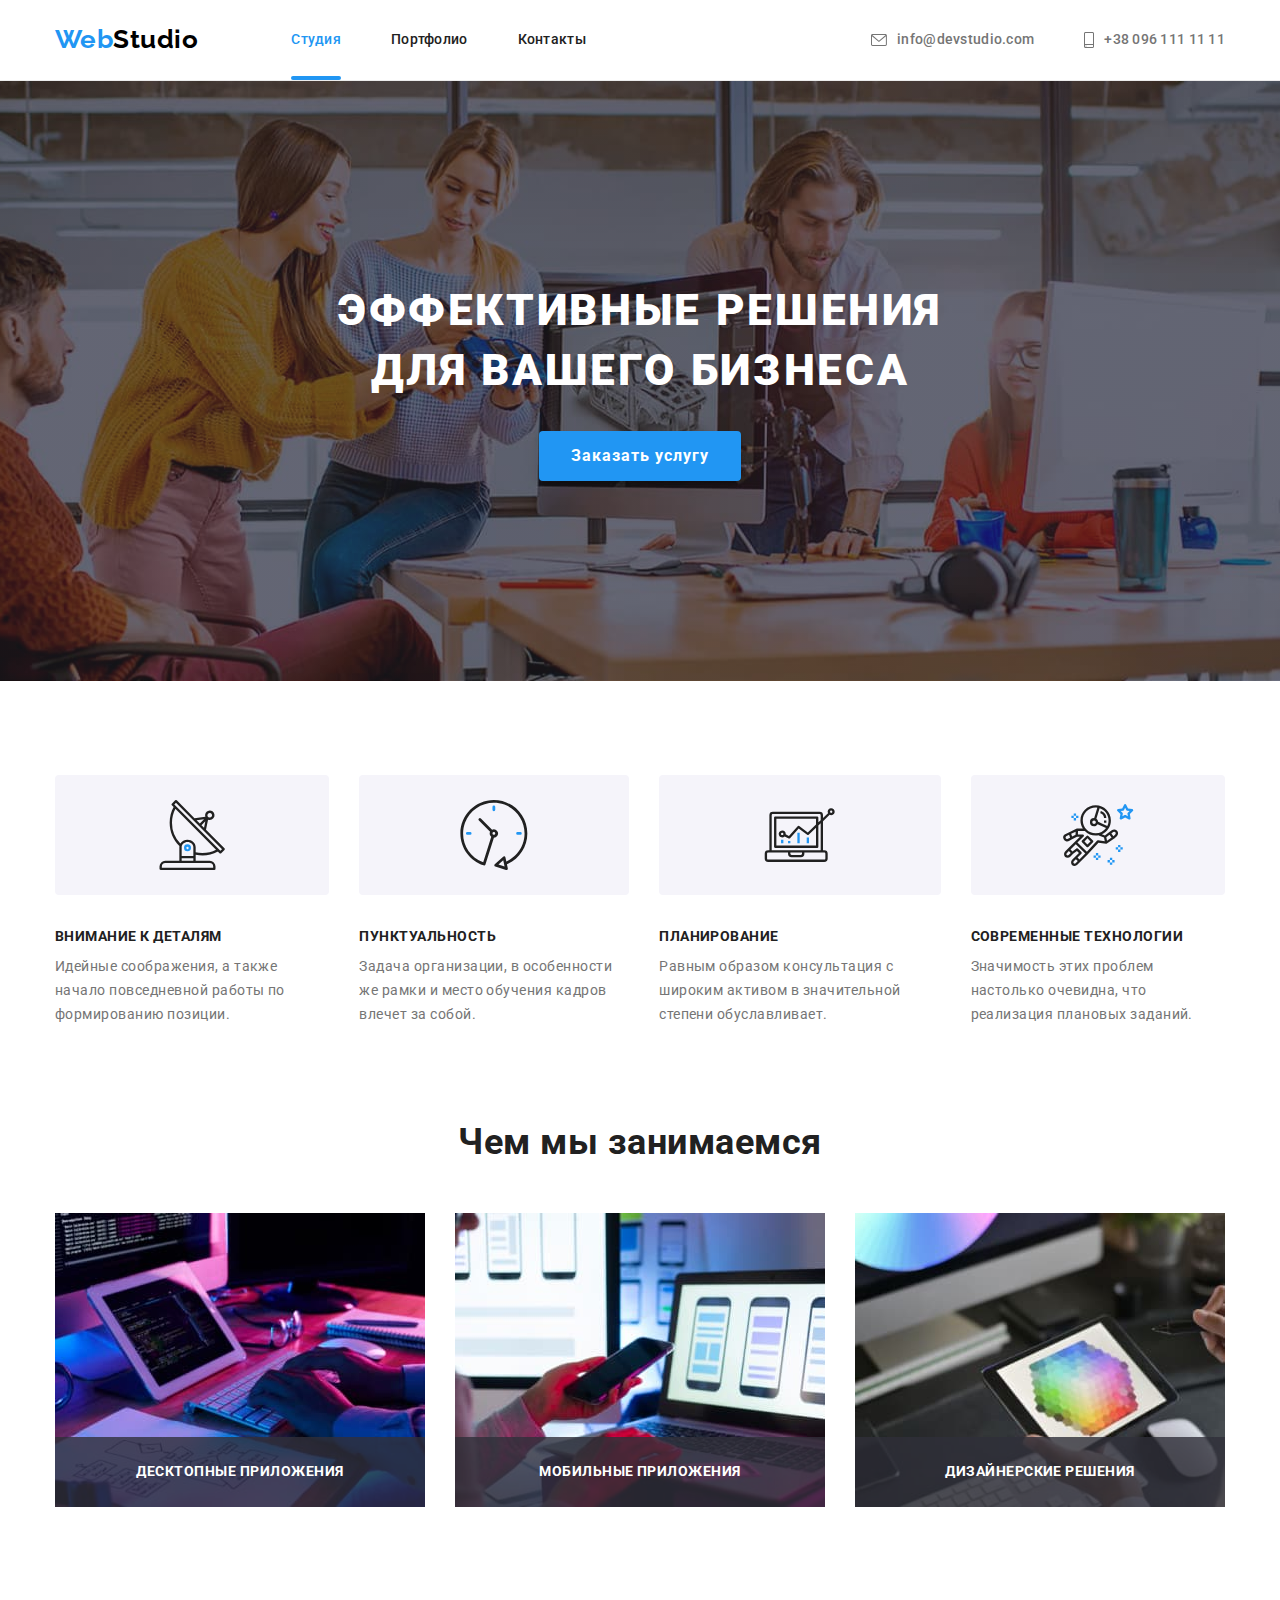
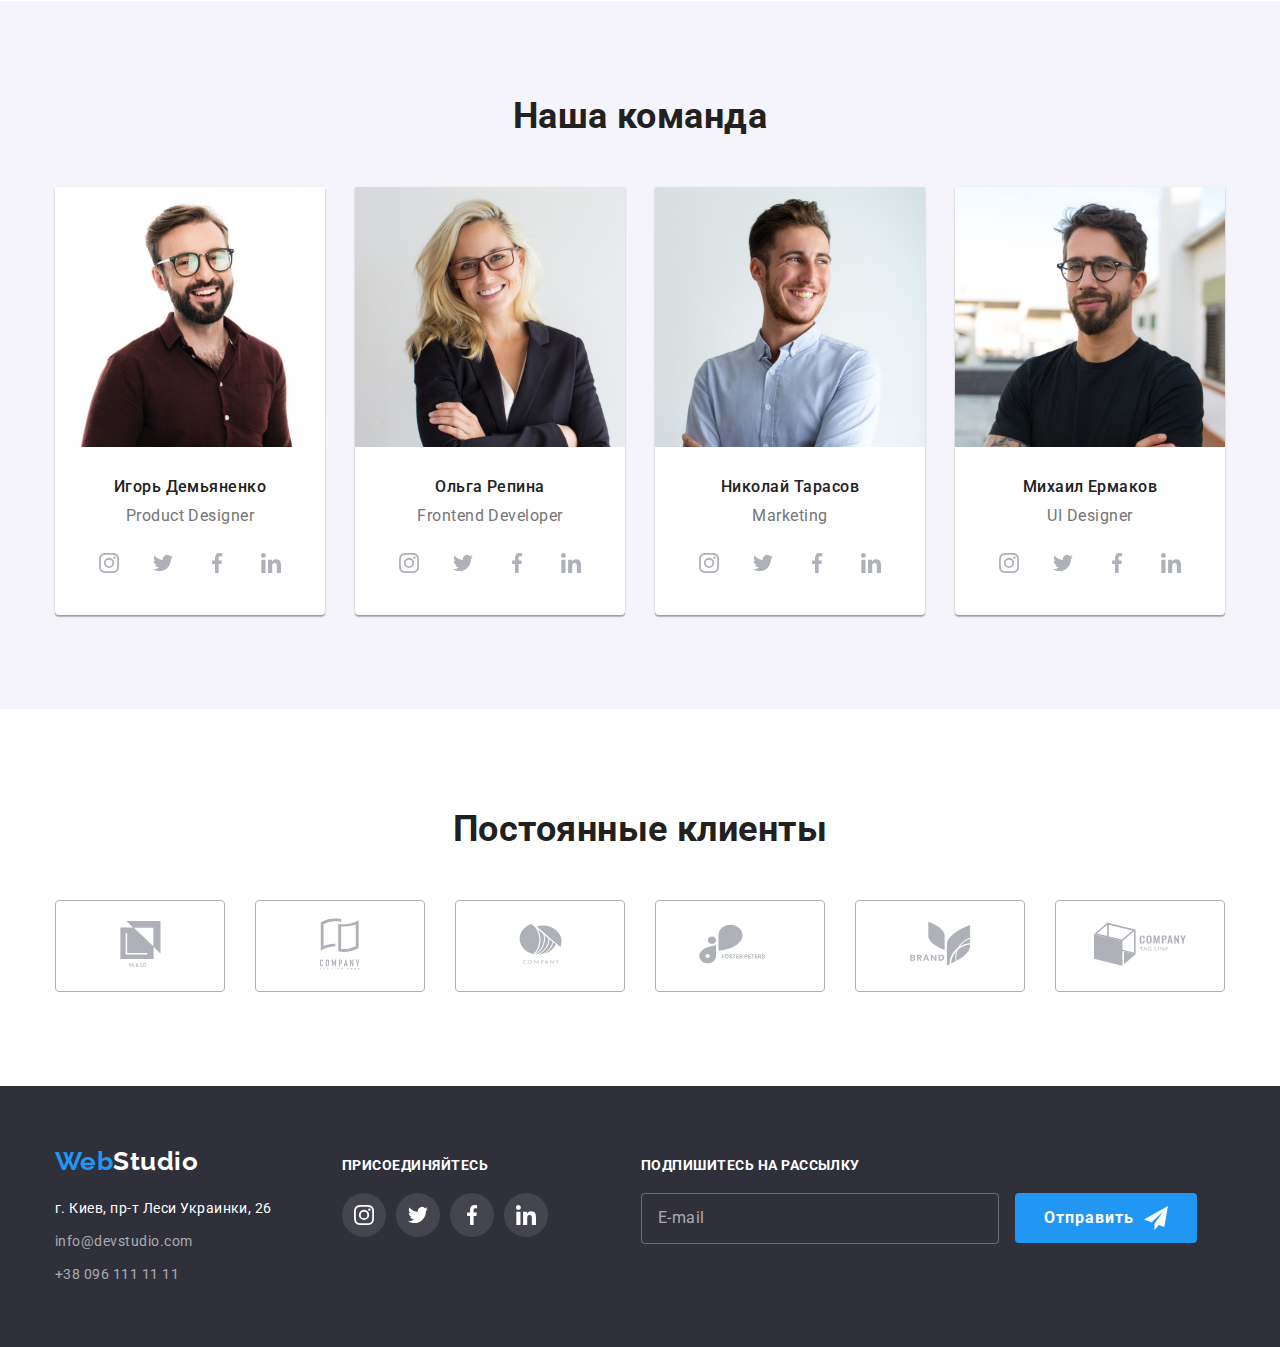
==== index.html @ c0ed9656 "copy dz6" ====
<!DOCTYPE html>
<html lang="ru">
  <head>
    <meta charset="UTF-8" />
    <meta http-equiv="X-UA-Compatible" content="IE=edge" />
    <meta name="viewport" content="width=device-width, initial-scale=1.0" />
    <title>goit-markup-hw-06</title>
    <link
      href="https://fonts.googleapis.com/css2?family=Raleway:wght@700&family=Roboto:wght@400;500;700;900&display=swap"
      rel="stylesheet"
    />
    <link
      rel="stylesheet"
      href="https://cdnjs.cloudflare.com/ajax/libs/modern-normalize/1.0.0/modern-normalize.min.css"
    />
    <link rel="stylesheet" href="./css/styles.css" />
  </head>
  <!-- body -->
  <body>
    <!-- top line  -->
    <header class="header">
      <div class="container">
        <a href="./index.html" class="logo link">
          <span class="logo-text">Web</span>Studio</a
        >
        <nav>
          <ul class="site-nav list">
            <li class="item">
              <a href="./index.html" class="link current">Студия</a>
            </li>
            <li class="item">
              <a href="./portfolio.html" class="link">Портфолио</a>
            </li>
            <li class="item">
              <a href="#contacts" class="link">Контакты</a>
            </li>
          </ul>
        </nav>
        <ul class="contact list">
          <li class="item">
            <a href="mailto:info@devstudio.com" class="webmail link">
              <svg class="icon-contact" width="16px" height="12px">
                <use href="./images/svg/sprite.svg#icon-envelope"></use>
              </svg>
              info@devstudio.com
            </a>
          </li>
          <li class="item">
            <a href="tel:+380961111111" class="phone link">
              <svg class="icon-contact" width="10" height="16">
                <use href="./images/svg/sprite.svg#icon-smartphone"></use>
              </svg>
              +38 096 111 11 11
            </a>
          </li>
        </ul>
      </div>
    </header>
    <!-- main container studio -->
    <main class="main-studio">
      <!-- hero -->
      <section class="hero">
        <div class="container">
          <h1 class="hero-title">
            Эффективные решения <br />
            для вашего бизнеса
          </h1>
          <button type="button" class="button primary" data-modal-open>
            Заказать услугу
          </button>
        </div>
      </section>
      <!-- features -->
      <section class="features section">
        <div class="container">
          <!-- h2 особенности скрыть на css -->
          <h2 class="section-title visually-hidden">особенности</h2>
          <ul class="list">
            <li class="item">
              <svg class="icon-antenna features-icon">
                <use href="./images/svg/sprite.svg#icon-antenna"></use>
              </svg>
              <h3 class="title">Внимание к деталям</h3>
              <p class="text">
                Идейные соображения, а также начало повседневной работы по
                формированию позиции.
              </p>
            </li>
            <li class="item">
              <svg class="icon-clock features-icon">
                <use href="./images/svg/sprite.svg#icon-clock"></use>
              </svg>
              <h3 class="title">Пунктуальность</h3>
              <p class="text">
                Задача организации, в особенности же рамки и место обучения
                кадров влечет за собой.
              </p>
            </li>
            <li class="item">
              <svg class="icon-diagram features-icon">
                <use href="./images/svg/sprite.svg#icon-diagram"></use>
              </svg>
              <h3 class="title">Планирование</h3>
              <p class="text">
                Равным образом консультация с широким активом в значительной
                степени обуславливает.
              </p>
            </li>
            <li class="item">
              <svg class="icon-astronaut features-icon">
                <use href="./images/svg/sprite.svg#icon-astronaut"></use>
              </svg>
              <h3 class="title">Современные технологии</h3>
              <p class="text">
                Значимость этих проблем настолько очевидна, что реализация
                плановых заданий.
              </p>
            </li>
          </ul>
        </div>
      </section>
      <!-- specialty -->
      <section class="specialty section">
        <div class="container">
          <h2 class="section-title">Чем мы занимаемся</h2>
          <ul class="list">
            <li class="item">
              <img
                src="./images/index-img/desktopApplications.jpg"
                alt="software for computers"
                width="370"
                height="294"
              />
              <h3 class="specialty-title">ДЕСКТОПНЫЕ ПРИЛОЖЕНИЯ</h3>
            </li>
            <li class="item">
              <img
                src="./images/index-img/mobileApplications.jpg"
                alt="smartphone software"
                width="370"
                height="294"
              />
              <h3 class="specialty-title">МОБИЛЬНЫЕ ПРИЛОЖЕНИЯ</h3>
            </li>
            <li class="item">
              <img
                src="./images/index-img/designSolutions.jpg"
                alt="tablet software"
                width="370"
                height="294"
              />
              <h3 class="specialty-title">ДИЗАЙНЕРСКИЕ РЕШЕНИЯ</h3>
            </li>
          </ul>
        </div>
      </section>
      <!-- team -->
      <section class="team section">
        <div class="container">
          <h2 class="section-title">Наша команда</h2>
          <ul class="list">
            <li class="team-item item">
              <div class="team-card">
                <img
                  class="team-img"
                  src="./images/index-img/productDesigner.jpg"
                  alt="дизайнер продуктов"
                  width="270"
                  height="260"
                />
                <h3 class="title">Игорь Демьяненко</h3>
                <p class="text">Product Designer</p>
                <ul class="icon-list list">
                  <li class="icon-item item">
                    <a href="#" class="icon-link link">
                      <svg class="icon-instagram icon">
                        <use
                          href="./images/svg/sprite.svg#icon-instagram"
                        ></use>
                      </svg>
                    </a>
                  </li>
                  <li class="icon-item item">
                    <a href="#" class="icon-link link">
                      <svg class="icon-twitter icon">
                        <use href="./images/svg/sprite.svg#icon-twitter"></use>
                      </svg>
                    </a>
                  </li>
                  <li class="icon-item item">
                    <a href="#" class="icon-link link">
                      <svg class="icon-facebook icon">
                        <use href="./images/svg/sprite.svg#icon-facebook"></use>
                      </svg>
                    </a>
                  </li>
                  <li class="icon-item item">
                    <a href="#" class="icon-link link">
                      <svg class="icon-linkedin icon">
                        <use href="./images/svg/sprite.svg#icon-linkedin"></use>
                      </svg>
                    </a>
                  </li>
                </ul>
              </div>
            </li>
            <li class="team-item item">
              <div class="team-card">
                <img
                  class="team-img"
                  src="./images/index-img/frontendDeveloper.jpg"
                  alt="Фронтенд-разработчик"
                  width="270"
                  height="260"
                />
                <h3 class="title">Ольга Репина</h3>
                <p class="text">Frontend Developer</p>
                <ul class="icon-list list">
                  <li class="icon-item item">
                    <a href="#" class="icon-link link">
                      <svg class="icon-instagram icon">
                        <use
                          href="./images/svg/sprite.svg#icon-instagram"
                        ></use>
                      </svg>
                    </a>
                  </li>
                  <li class="icon-item item">
                    <a href="#" class="icon-link link">
                      <svg class="icon-twitter icon">
                        <use href="./images/svg/sprite.svg#icon-twitter"></use>
                      </svg>
                    </a>
                  </li>
                  <li class="icon-item item">
                    <a href="#" class="icon-link link">
                      <svg class="icon-facebook icon">
                        <use href="./images/svg/sprite.svg#icon-facebook"></use>
                      </svg>
                    </a>
                  </li>
                  <li class="icon-item item">
                    <a href="#" class="icon-link link">
                      <svg class="icon-linkedin icon">
                        <use href="./images/svg/sprite.svg#icon-linkedin"></use>
                      </svg>
                    </a>
                  </li>
                </ul>
              </div>
            </li>
            <li class="team-item item">
              <div class="team-card">
                <img
                  class="team-img"
                  src="./images/index-img/marketing.jpg"
                  alt="Маркетинг"
                  width="270"
                  height="260"
                />
                <h3 class="title">Николай Тарасов</h3>
                <p class="text">Marketing</p>
                <ul class="icon-list list">
                  <li class="icon-item item">
                    <a href="#" class="icon-link link">
                      <svg class="icon-instagram icon">
                        <use
                          href="./images/svg/sprite.svg#icon-instagram"
                        ></use>
                      </svg>
                    </a>
                  </li>
                  <li class="icon-item item">
                    <a href="#" class="icon-link link">
                      <svg class="icon-twitter icon">
                        <use href="./images/svg/sprite.svg#icon-twitter"></use>
                      </svg>
                    </a>
                  </li>
                  <li class="icon-item item">
                    <a href="#" class="icon-link link">
                      <svg class="icon-facebook icon">
                        <use href="./images/svg/sprite.svg#icon-facebook"></use>
                      </svg>
                    </a>
                  </li>
                  <li class="icon-item item">
                    <a href="#" class="icon-link link">
                      <svg class="icon-linkedin icon">
                        <use href="./images/svg/sprite.svg#icon-linkedin"></use>
                      </svg>
                    </a>
                  </li>
                </ul>
              </div>
            </li>
            <li class="team-item item">
              <div class="team-card">
                <img
                  class="team-img"
                  src="./images/index-img/uiDesigner.jpg"
                  alt="UI дизайнер"
                  width="270"
                  height="260"
                />
                <h3 class="title">Михаил Ермаков</h3>
                <p class="text">UI Designer</p>
                <ul class="icon-list list">
                  <li class="icon-item item">
                    <a href="#" class="icon-link link">
                      <svg class="icon-instagram icon">
                        <use
                          href="./images/svg/sprite.svg#icon-instagram"
                        ></use>
                      </svg>
                    </a>
                  </li>
                  <li class="icon-item item">
                    <a href="#" class="icon-link link">
                      <svg class="icon-twitter icon">
                        <use href="./images/svg/sprite.svg#icon-twitter"></use>
                      </svg>
                    </a>
                  </li>
                  <li class="icon-item item">
                    <a href="#" class="icon-link link">
                      <svg class="icon-facebook icon">
                        <use href="./images/svg/sprite.svg#icon-facebook"></use>
                      </svg>
                    </a>
                  </li>
                  <li class="icon-item item">
                    <a href="#" class="icon-link link">
                      <svg class="icon-linkedin icon">
                        <use href="./images/svg/sprite.svg#icon-linkedin"></use>
                      </svg>
                    </a>
                  </li>
                </ul>
              </div>
            </li>
          </ul>
        </div>
      </section>
      <!-- clients -->
      <section class="clients section">
        <div class="container">
          <h2 class="section-title">Постоянные клиенты</h2>
          <ul class="clients-list list">
            <li class="clients-item item">
              <a href="#" class="clients-link link">
                <svg class="icon-groupOne icon" width="41px" height="46px">
                  <use href="./images/svg/sprite.svg#icon-groupOne"></use>
                </svg>
              </a>
            </li>
            <li class="clients-item item">
              <a href="#" class="clients-link link">
                <svg class="icon-groupTwo icon" width="40px" height="52px">
                  <use href="./images/svg/sprite.svg#icon-groupTwo"></use>
                </svg>
              </a>
            </li>
            <li class="clients-item item">
              <a href="#" class="clients-link link">
                <svg class="icon-groupThree icon" width="43px" height="41px">
                  <use href="./images/svg/sprite.svg#icon-groupThree"></use>
                </svg>
              </a>
            </li>
            <li class="clients-item item">
              <a href="#" class="clients-link link">
                <svg class="icon-groupFour icon" width="84px" height="40px">
                  <use href="./images/svg/sprite.svg#icon-groupFour"></use>
                </svg>
              </a>
            </li>
            <li class="clients-item item">
              <a href="#" class="clients-link link">
                <svg class="icon-groupFive icon" width="63px" height="45px">
                  <use href="./images/svg/sprite.svg#icon-groupFive"></use>
                </svg>
              </a>
            </li>
            <li class="clients-item item">
              <a href="#" class="clients-link link">
                <svg class="icon-groupSix icon" width="94px" height="44px">
                  <use href="./images/svg/sprite.svg#icon-groupSix"></use>
                </svg>
              </a>
            </li>
          </ul>
        </div>
      </section>
    </main>
    <!-- main footer -->
    <footer class="footer">
      <div id="contacts" class="container">
        <div class="adds-container">
          <a href="./index.html" class="logo link">
            <span class="logo-text">Web</span>Studio</a
          >
          <address class="address">
            <ul class="list">
              <li class="item">
                <a href="#" class="adds link"
                  >г. Киев, пр-т Леси Украинки, 26</a
                >
              </li>
              <li class="item">
                <a href="mailto:info@devstudio.com" class="webmail link"
                  >info@devstudio.com</a
                >
              </li>
              <li class="item">
                <a href="tel:+380961111111" class="phone link"
                  >+38 096 111 11 11</a
                >
              </li>
            </ul>
          </address>
        </div>

        <div class="social-network">
          <h3 class="social-title title">ПРИСОЕДИНЯЙТЕСЬ</h3>
          <ul class="social-list list">
            <li class="social-item item">
              <a href="#" class="social-link link">
                <svg class="icon-instagram icon">
                  <use href="./images/svg/sprite.svg#icon-instagram"></use>
                </svg>
              </a>
            </li>
            <li class="social-item item">
              <a href="#" class="social-link link">
                <svg class="icon-twitter icon">
                  <use href="./images/svg/sprite.svg#icon-twitter"></use>
                </svg>
              </a>
            </li>
            <li class="social-item item">
              <a href="#" class="social-link link">
                <svg class="icon-facebook icon">
                  <use href="./images/svg/sprite.svg#icon-facebook"></use>
                </svg>
              </a>
            </li>
            <li class="social-item item">
              <a href="#" class="social-link link">
                <svg class="icon-linkedin icon">
                  <use href="./images/svg/sprite.svg#icon-linkedin"></use>
                </svg>
              </a>
            </li>
          </ul>
        </div>

        <div class="subscription-container">
          <h3 class="subscription-title title">ПОДПИШИТЕСЬ НА РАССЫЛКУ</h3>
          <form class="subscription-form">
            <label class="subscription-label" for="subscription-email"></label>
            <input
              class="subscription-input input"
              type="email"
              id="subscription-email"
              name="subscription-email"
              placeholder="E-mail"
            />
            <button type="submit" class="button button-subscription primary">
              Отправить
              <svg class="subscription-icon">
                <use href="./images/svg/sprite.svg#icon-subscription"></use>
              </svg>
            </button>
          </form>
        </div>
      </div>
    </footer>
    <!-- modal window  -->
    <div class="backdrop is-hidden" data-modal>
      <div class="modal">
        <!-- кнопка закрытия модалки -->
        <button type="button" class="button-close button" data-modal-close>
          <svg class="icon-close icon" width="11px" height="11px">
            <use href="./images/svg/sprite.svg#icon-close"></use>
          </svg>
        </button>

        <form class="form js-speaker-form" autocomplete="on">
          <h2 class="modal-title title">
            Оставьте свои данные, мы вам перезвоним
          </h2>

          <!-- группа для ввода инфо -->
          <div class="form-fild">
            <label for="user-name" class="form-label label">Имя</label>
            <div class="form-auxiliary">
              <input
                type="text"
                class="form-input input"
                name="user-name"
                id="user-name"
                required
              />
              <svg class="form-icon icon">
                <use href="./images/svg/sprite.svg#icon-personBlack"></use>
              </svg>
            </div>
          </div>

          <div class="form-fild">
            <label for="user-tel" class="form-label label">Телефон </label>
            <div class="form-auxiliary">
              <input
                type="tel"
                class="form-input input"
                name="user-tel"
                id="user-tel"
              />
              <svg class="form-icon icon">
                <use href="./images/svg/sprite.svg#icon-phoneBlack"></use>
              </svg>
            </div>
          </div>

          <div class="form-fild">
            <label for="user-email" class="form-label label">Почта</label>
            <div class="form-auxiliary">
              <input
                type="email"
                class="form-input input"
                name="user-email"
                id="user-email"
              />
              <svg class="form-icon icon">
                <use href="./images/svg/sprite.svg#icon-emailBlack"></use>
              </svg>
            </div>
          </div>

          <div class="form-fild form-textarea">
            <label for="textarea" class="form-label label">Комментарий</label>
            <textarea
              name="comment"
              class="input input-textarea"
              id="textarea"
              placeholder="Введите текст"
            ></textarea>
          </div>

          <!-- чекбокс -->

          <label class="checkbox-label label"
            ><input
              type="checkbox"
              name="conditions"
              class="checkbox-input visually-hidden"
              value="conditions"
              required
            />
            <svg class="checkbox-icon icon">
              <use href="./images/svg/sprite.svg#icon-iconCheck"></use>
            </svg>
            Соглашаюсь с рассылкой и принимаю
            <a class="checkbox-link" href="#">Условия договора</a>
          </label>

          <!-- кнопка отправки модалки -->

          <button type="submit" class="button button-form primary">
            Отправить
          </button>
        </form>
      </div>
    </div>
    <!-- проверка отправки модалки -->
    <script>
      (() => {
        document
          .querySelector('.js-speaker-form')
          .addEventListener('submit', e => {
            e.preventDefault();

            new FormData(e.currentTarget).forEach((value, name) =>
              console.log(`${name}: ${value}`),
            );

            e.currentTarget.reset();
          });
      })();
    </script>
    <!-- подключение модалки -->
    <script src="./js/modal.js"></script>
  </body>
</html>
---- css/styles.css ----
:root {
  --primary-text-color: #757575;
  --title-text-color: #212121;
  --accent-color: #2196f3;
  --accent-color-button: #188ce8;
  --primary-whait-color: #ffffff;
  --primary-black-color: #000000;
  --color-with-transparency: rgba(255, 255, 255, 0.6);
  --color-section-background: #2f303a;
  --color-section-bg: #f5f4fa;
  --color-liane-header: #ececec;
  --color-liane-card: #eeeeee;
  --color-icon: #afb1b8;
  --bg-element-specialty: rgba(47, 48, 58, 0.8);
  --bg-cardHover-portfolio: rgba(33, 150, 243, 0.9);
  --bg-modal: rgba(0, 0, 0, 0.2);
  --hero-gradient: rgba(47, 48, 58, 0.4);
  --bg-social-footer: rgba(255, 255, 255, 0.1);
  --color-icon-modal: rgba(0, 0, 0, 0.1);
  --color-border-subscription: rgba(255, 255, 255, 0.3);
  --color-border-form: rgba(33, 33, 33, 0.2);
  --color-texterea-placeholder: rgba(117, 117, 117, 0.5);

  --primary-card-shadow: 0px 1px 3px rgba(0, 0, 0, 0.12),
    0px 1px 1px rgba(0, 0, 0, 0.14), 0px 2px 1px rgba(0, 0, 0, 0.2);
  --primary-shadow-hover: 0px 4px 4px rgba(0, 0, 0, 0.25);
  --card-shadov-portfolio: 0px 1px 1px rgba(0, 0, 0, 0.12),
    0px 4px 4px rgba(0, 0, 0, 0.06), 1px 4px 6px rgba(0, 0, 0, 0.16);
  --shadov-btn-footer: 0px 4px 4px rgba(0, 0, 0, 0.15);
}
/* геометрия-текст-цвет-оформительные элементы */

/* body */

body {
  font-family: 'Roboto', sans-serif;
  letter-spacing: 0.03em;

  background-color: var(--primary-whait-color);
  color: var(--primary-text-color);
}

/* утилиты */
h1,
h2,
h3,
p,
ul {
  margin: 0;
  padding: 0;
}
img {
  display: block;
  min-width: 100%;
  height: auto;
}
.list {
  list-style: none;
}
.link {
  display: inline-block;
  text-decoration: none;
  color: inherit;
  outline: 0px;
}

.input:focus {
  outline: none;
}

/* container */

.container {
  margin-right: auto;
  margin-left: auto;
  width: 1200px;
  padding: 94px 15px;
}

/* скрывает ненужные файлы */

.visually-hidden {
  position: absolute;
  width: 1px;
  height: 1px;
  margin: -1px;
  border: 0;
  padding: 0;

  white-space: nowrap;
  clip-path: inset(100%);
  clip: rect(0 0 0 0);
  overflow: hidden;
}

/* section title */

.section-title {
  font-size: 36px;
  line-height: 1.17;
  text-align: center;

  color: var(--title-text-color);
}

/* button */

.button {
  display: inline-flex;
  padding: 10px 32px;
  border: 0;

  font-weight: 500;
  font-size: 16px;
  line-height: 1.62;
  align-items: center;

  background-color: var(--primary-whait-color);
  color: var(--title-text-color);
  border-radius: 4px;
  cursor: pointer;
  outline: 0px;
}

.button.primary {
  background-color: var(--accent-color);
  color: var(--primary-whait-color);

  transition: background-color 250ms cubic-bezier(0.4, 0, 0.2, 1),
    color 250ms cubic-bezier(0.4, 0, 0.2, 1);
}
.button.primary:hover,
.button.primary:focus {
  background-color: var(--accent-color-button);
  color: var(--primary-whait-color);
}

.button.secondary {
  padding: 6px 22px;
  background-color: var(--color-section-bg);

  transition: background-color 250ms cubic-bezier(0.4, 0, 0.2, 1),
    color 250ms cubic-bezier(0.4, 0, 0.2, 1),
    box-shadow 250ms cubic-bezier(0.4, 0, 0.2, 1);
}
.button.secondary:hover,
.button.secondary:focus {
  background-color: var(--accent-color);
  color: var(--primary-whait-color);

  box-shadow: var(--primary-shadow-hover);
}

/* header */

.header {
  border-bottom: 1px solid var(--color-liane-header);
}

.header .container {
  display: flex;
  padding-top: 0;
  padding-bottom: 0;
  align-items: center;
}

/* header logo */

.logo {
  font-family: 'Raleway', sans-serif;
  font-weight: 700;
  font-size: 26px;
  line-height: 1.2;

  color: var(--primary-black-color);
}

.logo-text {
  color: var(--accent-color);
}

/* header  site-nav */

.site-nav {
  display: flex;
  margin-left: 93px;
}

.site-nav .item + .item {
  margin-left: 50px;
}

.site-nav .link {
  position: relative;
  display: block;
  padding-top: 32px;
  padding-bottom: 32px;

  font-weight: 500;
  font-size: 14px;
  line-height: 1.14;
  letter-spacing: 0.02em;

  color: var(--title-text-color);

  transition: color 250ms cubic-bezier(0.4, 0, 0.2, 1);
}

.site-nav .link:hover,
.site-nav .link:focus {
  color: var(--accent-color);
}

.site-nav .link.current {
  color: var(--accent-color);
}

.site-nav .link.current::after {
  content: '';
  display: block;
  position: absolute;
  bottom: 0;
  left: 0;
  width: 100%;
  height: 4px;
  border-radius: 2px;
  background-color: var(--accent-color);
}

/* header contact */

.contact {
  display: flex;
  margin-left: auto;
}

.contact > .item + .item {
  margin-left: 50px;
}

.contact .link {
  display: flex;
  align-items: center;

  font-weight: 500;
  font-size: 14px;
  line-height: 1.14;
  letter-spacing: 0.02em;

  color: var(--primary-text-color);

  transition: color 250ms cubic-bezier(0.4, 0, 0.2, 1);
}

.contact .link:hover,
.contact .link:focus {
  color: var(--accent-color);
}

.icon-contact {
  fill: currentColor;
  margin-right: 10px;

  transition: fill 250ms cubic-bezier(0.4, 0, 0.2, 1);
}

.icon-contact:hover,
.icon-contact:focus {
  fill: var(--accent-color);
}

/* index.html - css */

/* main container studio */

/* studio hero */

.hero {
  max-width: 1600px;
  margin-left: auto;
  margin-right: auto;
  align-items: center;

  background-color: var(--color-section-background);
  background-image: linear-gradient(
      to right,
      var(--hero-gradient),
      var(--hero-gradient)
    ),
    url(../images/index-img/backgroundHero.jpg);
  background-position: center;
}

.hero .container {
  padding-top: 200px;
  padding-bottom: 200px;

  text-align: center;
}

.hero-title {
  margin-bottom: 30px;
  font-weight: 900;

  font-size: 44px;
  line-height: 1.36;
  letter-spacing: 0.06em;
  text-transform: uppercase;

  color: var(--primary-whait-color);
}

.hero .button {
  font-weight: 700;
  font-size: 16px;
  line-height: 1.87;
  letter-spacing: 0.06em;
  align-items: center;
  box-shadow: var(--primary-shadow-hover);
}

/* studio features */

.features .list {
  display: flex;
}

.features .item + .item {
  margin-left: 30px;
}

.features .title {
  margin-bottom: 10px;
  font-size: 14px;
  line-height: 1.14;

  text-transform: uppercase;

  color: var(--title-text-color);
}

.features .text {
  font-size: 14px;
  line-height: 1.71;
}

.features-icon {
  width: 100%;
  height: 120px;
  padding-top: 25px;
  padding-bottom: 25px;
  margin-bottom: 30px;
  border-radius: 4px;
  background-color: var(--color-section-bg);
}

/* studio specialty */

.specialty .list {
  position: relative;
  display: flex;
}

.specialty .item + .item {
  margin-left: 30px;
}

.specialty .container {
  padding-top: 0;
  text-align: center;
}
.specialty .section-title {
  margin-bottom: 50px;
}

.specialty-title {
  position: absolute;
  bottom: 0px;
  padding-top: 27px;
  padding-bottom: 27px;
  min-width: 370px;

  font-size: 14px;
  line-height: 1.14;
  color: var(--primary-whait-color);
  background-color: var(--bg-element-specialty);
}

/* studio team */

.team {
  background-color: var(--color-section-bg);
}

.team .list {
  display: flex;
}

.team-item + .item {
  margin-left: 30px;
}

.team .section-title {
  margin-bottom: 50px;
}

.team-card {
  margin-left: auto;
  margin-right: auto;
  padding-bottom: 30px;

  text-align: center;
  background-color: var(--primary-whait-color);
  box-shadow: var(--primary-card-shadow);
  border-radius: 0px 0px 4px 4px;
}

.team-img {
  margin-bottom: 30px;
}

.team .title {
  margin-bottom: 10px;

  font-weight: 500;
  font-size: 16px;
  line-height: 1.19;

  color: var(--title-text-color);
}

.team .text {
  font-size: 16px;
  line-height: 1.19;
  margin-bottom: 16px;
}

/* team icon */

.team .icon-item {
  width: 44px;
  height: 44px;
  padding: 12px;
  justify-content: center;
  border-radius: 50%;

  background-color: var(--primary-whait-color);

  transition: background-color 250ms cubic-bezier(0.4, 0, 0.2, 1),
    color 250ms cubic-bezier(0.4, 0, 0.2, 1);
}

.team .icon-list {
  justify-content: center;
  color: var(--color-icon);
}

.team .icon {
  width: 20px;
  height: 20px;
  fill: currentColor;
}
.team .icon-item + .icon-item {
  margin-left: 10px;
}

.team .icon-item:hover,
.team .icon-item:focus {
  background-color: var(--accent-color);
  color: var(--primary-whait-color);
}

/* clients */

.clients .container {
  padding-top: 99px;
}

.clients .section-title {
  margin-bottom: 50px;
}
.clients-list {
  display: flex;
}

.clients-item {
  display: flex;
  justify-content: center;
  align-items: center;

  width: 170px;
  height: 92px;
  border: 1px solid var(--color-icon);
  border-radius: 4px;

  color: var(--color-icon);

  transition: color 250ms cubic-bezier(0.4, 0, 0.2, 1),
    border 250ms cubic-bezier(0.4, 0, 0.2, 1);
}

.clients-item + .item {
  margin-left: 30px;
}

.clients .icon {
  fill: currentColor;
}
.clients-item:hover,
.clients-item:focus {
  color: var(--accent-color);
  border: 1px solid var(--accent-color);
}

/* footer */

.footer {
  background-color: var(--color-section-background);
}

.footer .container {
  display: flex;
  align-items: baseline;
  padding-top: 60px;
  padding-bottom: 60px;
}

.footer .link {
  color: var(--primary-whait-color);
}

.footer .logo {
  margin-bottom: 20px;
}

.address {
  font-style: normal;
  font-size: 14px;
  line-height: 1.71;
}
.footer .adds {
  margin-bottom: 9px;
}
.footer .webmail {
  margin-bottom: 9px;
}

.footer .webmail,
.footer .phone {
  color: var(--color-with-transparency);
}

.address .link {
  transition: color 250ms cubic-bezier(0.4, 0, 0.2, 1);
}

.address .link:hover,
.address .link:focus {
  color: var(--accent-color);
}

/* social network */

.social-network {
  margin-left: 70px;
}

.social-title {
  margin-bottom: 20px;

  font-size: 14px;
  line-height: 1.17;
  color: var(--primary-whait-color);
}

.social-item {
  width: 44px;
  height: 44px;
  padding: 12px;
  justify-content: center;
  border-radius: 50%;

  background-color: var(--bg-social-footer);

  transition: background-color 250ms cubic-bezier(0.4, 0, 0.2, 1);
}

.social-item + .item {
  margin-left: 10px;
}

.social-list {
  display: flex;

  color: var(--color-icon);
}

.social-network .icon {
  width: 20px;
  height: 20px;
  fill: currentColor;
}

.social-item:hover,
.social-item:focus {
  background-color: var(--accent-color);
}

/* subscription */
.subscription-container {
  margin-left: 93px;
}

.subscription-title {
  margin-bottom: 20px;

  font-size: 14px;
  line-height: 1.17;
  color: var(--primary-whait-color);
}
.subscription-input {
  width: 358px;
  padding: 15px 16px;

  background-color: inherit;
  color: var(--primary-whait-color);
  border: 1px solid var(--color-border-subscription);
  border-radius: 4px;

  transition: filter 250ms cubic-bezier(0.4, 0, 0.2, 1);
}
.subscription-input:hover,
.subscription-input:focus {
  filter: drop-shadow(var(--shadov-btn-footer));
}

.subscription-input::placeholder {
  font-size: 16px;
  line-height: 1.25;

  letter-spacing: 0.03em;

  color: var(--color-with-transparency);
}
.button-subscription {
  padding: 10px 29px;
  margin-left: 12px;

  font-weight: 700;
  font-size: 16px;
  line-height: 1.87;
  letter-spacing: 0.06em;
  fill: currentColor;

  transition: box-shadow 250ms cubic-bezier(0.4, 0, 0.2, 1);
}

.button-subscription:hover,
.button-subscription:focus {
  box-shadow: var(--shadov-btn-footer);
}
.button .subscription-icon {
  width: 24px;
  height: 24px;
  margin-left: 10px;
}

/* portfolio.html - css */

/* main container portfolio */

/* filtet */

.filtet {
  margin-bottom: 34px;
  text-align: center;
}

.filtet .button {
  min-width: 73px;
}

.filtet.list {
  display: flex;
  justify-content: center;
}

.filtet .item + .item {
  margin-left: 8px;
}

/* main portfolio */

.portfolio.list {
  display: flex;
  flex-wrap: wrap;
}

.portfolio .item {
  margin-right: 30px;
  margin-bottom: 30px;
  flex-basis: calc((100% - 60px) / 3);

  transition: box-shadow 250ms cubic-bezier(0.4, 0, 0.2, 1);
}

.portfolio .item:hover,
.portfolio .item:focus {
  box-shadow: var(--card-shadov-portfolio);
}

.portfolio .item:nth-child(3n) {
  margin-right: 0;
}
.portfolio .item:nth-last-child(-n + 3) {
  margin-bottom: 0;
}

/* card */

.card-content {
  padding: 20px 24px;
  border-right: 1px solid var(--color-liane-card);
  border-bottom: 1px solid var(--color-liane-card);
  border-left: 1px solid var(--color-liane-card);
}

.portfolio-card .title {
  margin-bottom: 4px;

  font-size: 18px;
  line-height: 2;
  letter-spacing: 0.06em;

  color: var(--title-text-color);
}

.portfolio-card .text {
  font-size: 16px;
  line-height: 1.87;
}

/* description card */

.card-thumb {
  position: relative;
  overflow: hidden;
}

.overlay-card {
  position: absolute;
  top: 0;
  left: 0;
  width: 100%;
  height: 100%;

  background-color: var(--bg-cardHover-portfolio);

  transform: translateY(100%);
  overflow: auto;
  transition: transform 250ms cubic-bezier(0.4, 0, 0.2, 1);
}

.text-description {
  position: absolute;
  top: 50%;
  left: 50%;
  min-width: 322px;
  height: 100%;
  padding: 63px 24px;
  transform: translate(-50%, -50%);

  font-size: 18px;
  line-height: 1.56;
  color: var(--primary-whait-color);

  opacity: 0;
  transition: opacity 250ms cubic-bezier(0.4, 0, 0.2, 1);
}

.portfolio-card:hover .overlay-card,
.portfolio-card:focus .overlay-card {
  transform: translateY(0);
}

.portfolio-card:hover .text-description,
.portfolio-card:focus .text-description {
  opacity: 1;
}

/* modal window  */
.backdrop {
  position: fixed;
  top: 0;
  left: 0;
  width: 100%;
  height: 100%;

  background-color: var(--bg-modal);

  opacity: 1;
  transition: opacity 250ms cubic-bezier(0.4, 0, 0.2, 1);
}

.is-hidden {
  pointer-events: none;
  opacity: 0;
}

.is-hidden .modal {
  transform: translate(-50%, -50%) scale(0.8);
}

.modal {
  position: absolute;
  top: 50%;
  left: 50%;
  border-radius: 4px;
  width: 528px;
  min-height: 581px;
  transform: translate(-50%, -50%) scale(1);

  background-color: var(--primary-whait-color);
  box-shadow: var(--primary-card-shadow);
  transition: transform 250ms cubic-bezier(0.4, 0, 0.2, 1);
}

.button-close {
  position: absolute;
  top: 8px;
  right: 8px;
  width: 30px;
  height: 30px;
  padding: 0;
  justify-content: center;
  border-radius: 50%;

  color: var(--primary-black-color);
  border: 1px solid var(--color-icon-modal);

  transition: fill 250ms cubic-bezier(0.4, 0, 0.2, 1);
}

.button-close:hover,
.button-close:focus {
  fill: var(--accent-color);
}

/* modal form */

.form {
  width: 448px;

  margin: 40px auto;

  font-size: 12px;
  line-height: 1.17;
  letter-spacing: 0.01em;
}

.modal-title {
  margin-bottom: 12px;

  font-size: 20px;
  line-height: 1.15;
  text-align: center;

  color: var(--title-text-color);
}

.form-fild {
  display: flex;
  flex-direction: column;
  margin-bottom: 10px;
}

.form .input {
  width: 100%;
  height: 40px;
  padding: 12px 12px 12px 42px;

  border: 1px solid var(--color-border-form);
  border-radius: 4px;

  transition: border 250ms cubic-bezier(0.4, 0, 0.2, 1);
}
.form .input:hover,
.form .input:focus {
  border: 1px solid var(--accent-color);
}
.form-label {
  margin-bottom: 4px;
}
/* modal icon */
.form-auxiliary {
  position: relative;
}

.form .form-icon {
  position: absolute;
  top: 50%;
  left: 12px;
  width: 18px;
  height: 18px;

  transform: translateY(-50%);

  transition: fill 250ms cubic-bezier(0.4, 0, 0.2, 1);
}
.form-input:hover + .form-icon,
.form-input:focus + .form-icon {
  fill: var(--accent-color);
}

/* textarea */

.form-textarea {
  margin-bottom: 20px;
}
.form .input-textarea {
  height: 120px;
  padding: 12px 16px;
  resize: none;
}
.form .input-textarea::placeholder {
  color: var(--color-texterea-placeholder);
}

/* checkbox */

.checkbox-label {
  display: flex;
  align-items: center;
  justify-content: space-evenly;
  min-height: 24px;

  margin-bottom: 30px;

  font-size: 14px;
  line-height: 1.71px;
  letter-spacing: 0.03em;
}

.checkbox-icon {
  width: 15px;
  height: 15px;
  border: 1px solid var(--title-text-color);
  border-radius: 2px;
  fill: var(--primary-whait-color);
}

.checkbox-input:checked + .checkbox-icon {
  background-color: var(--accent-color);
  border: none;
  border-radius: 2px;
}

.checkbox-link {
  color: var(--accent-color);
}

/* form button */
.form .button-form {
  display: block;
  margin: auto;
  padding: 10px 55px;

  font-size: 16px;
  line-height: 1.87;
  letter-spacing: 0.06em;
}
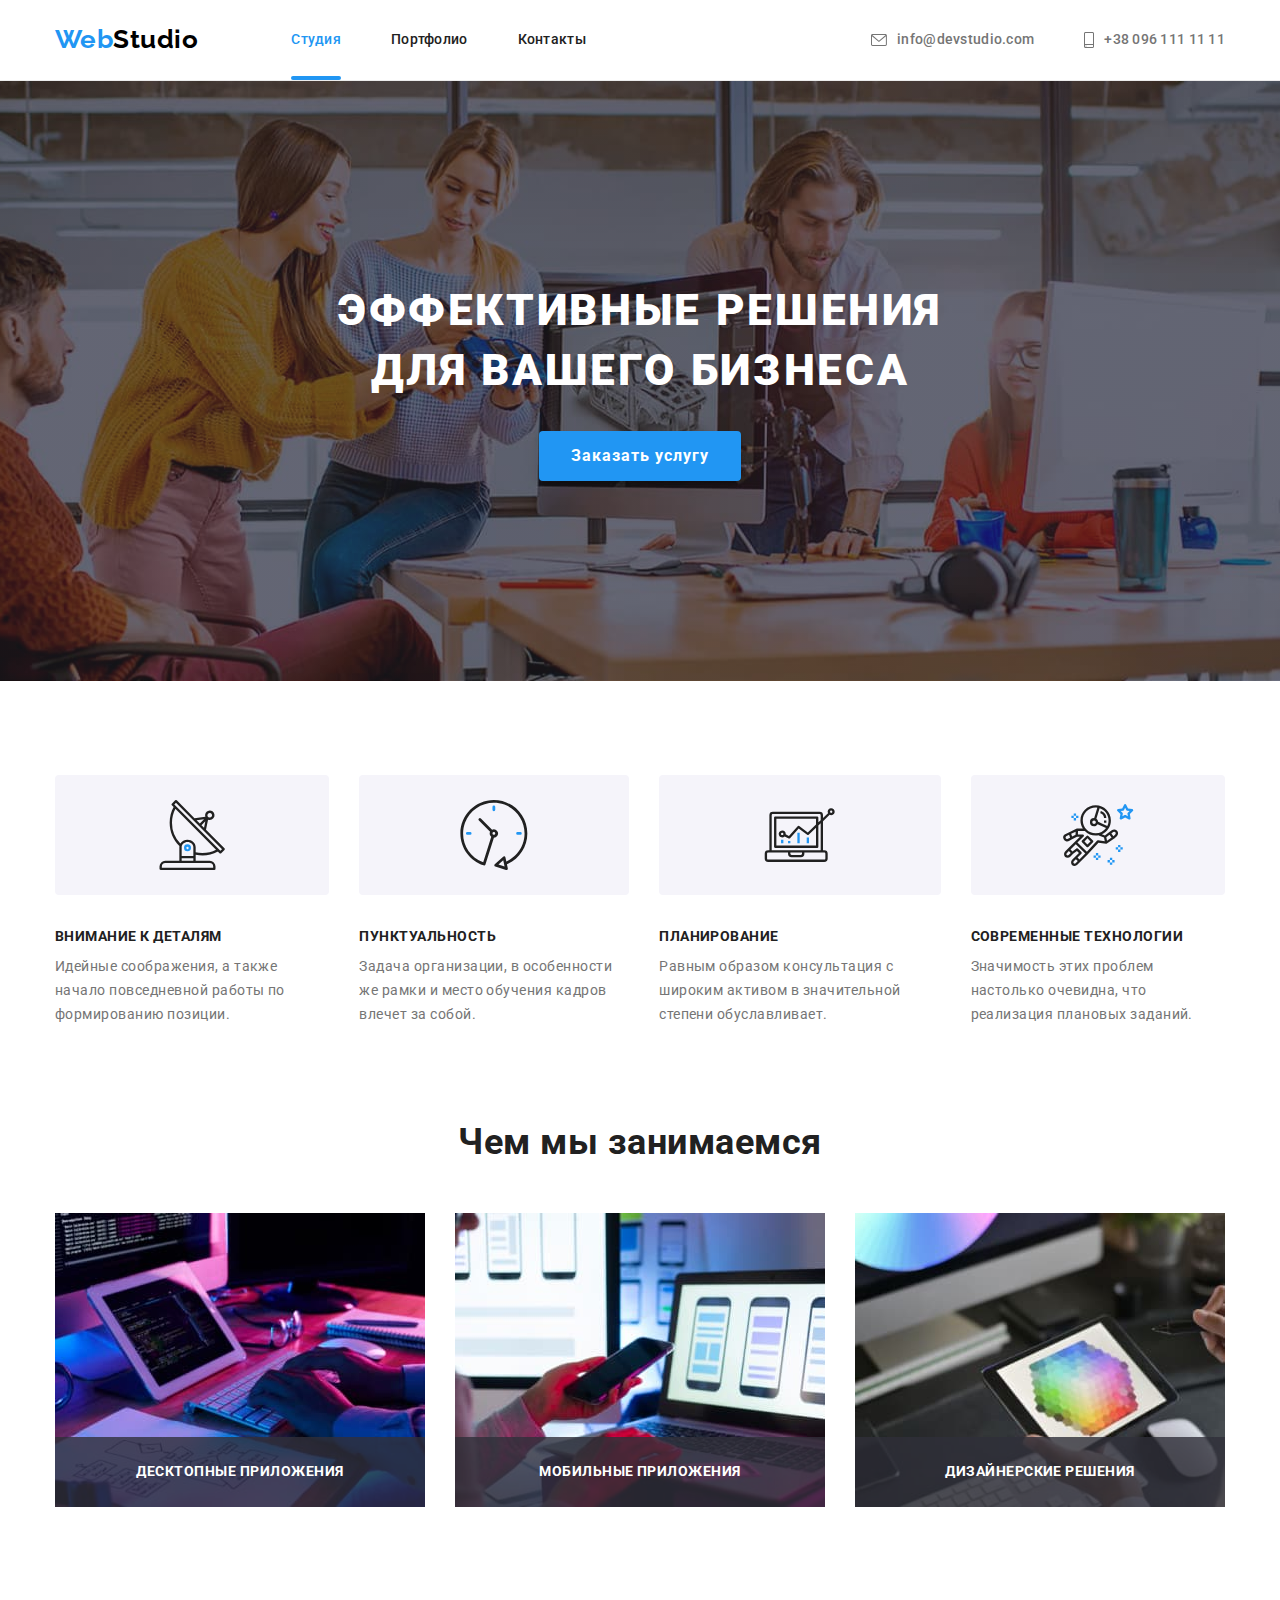
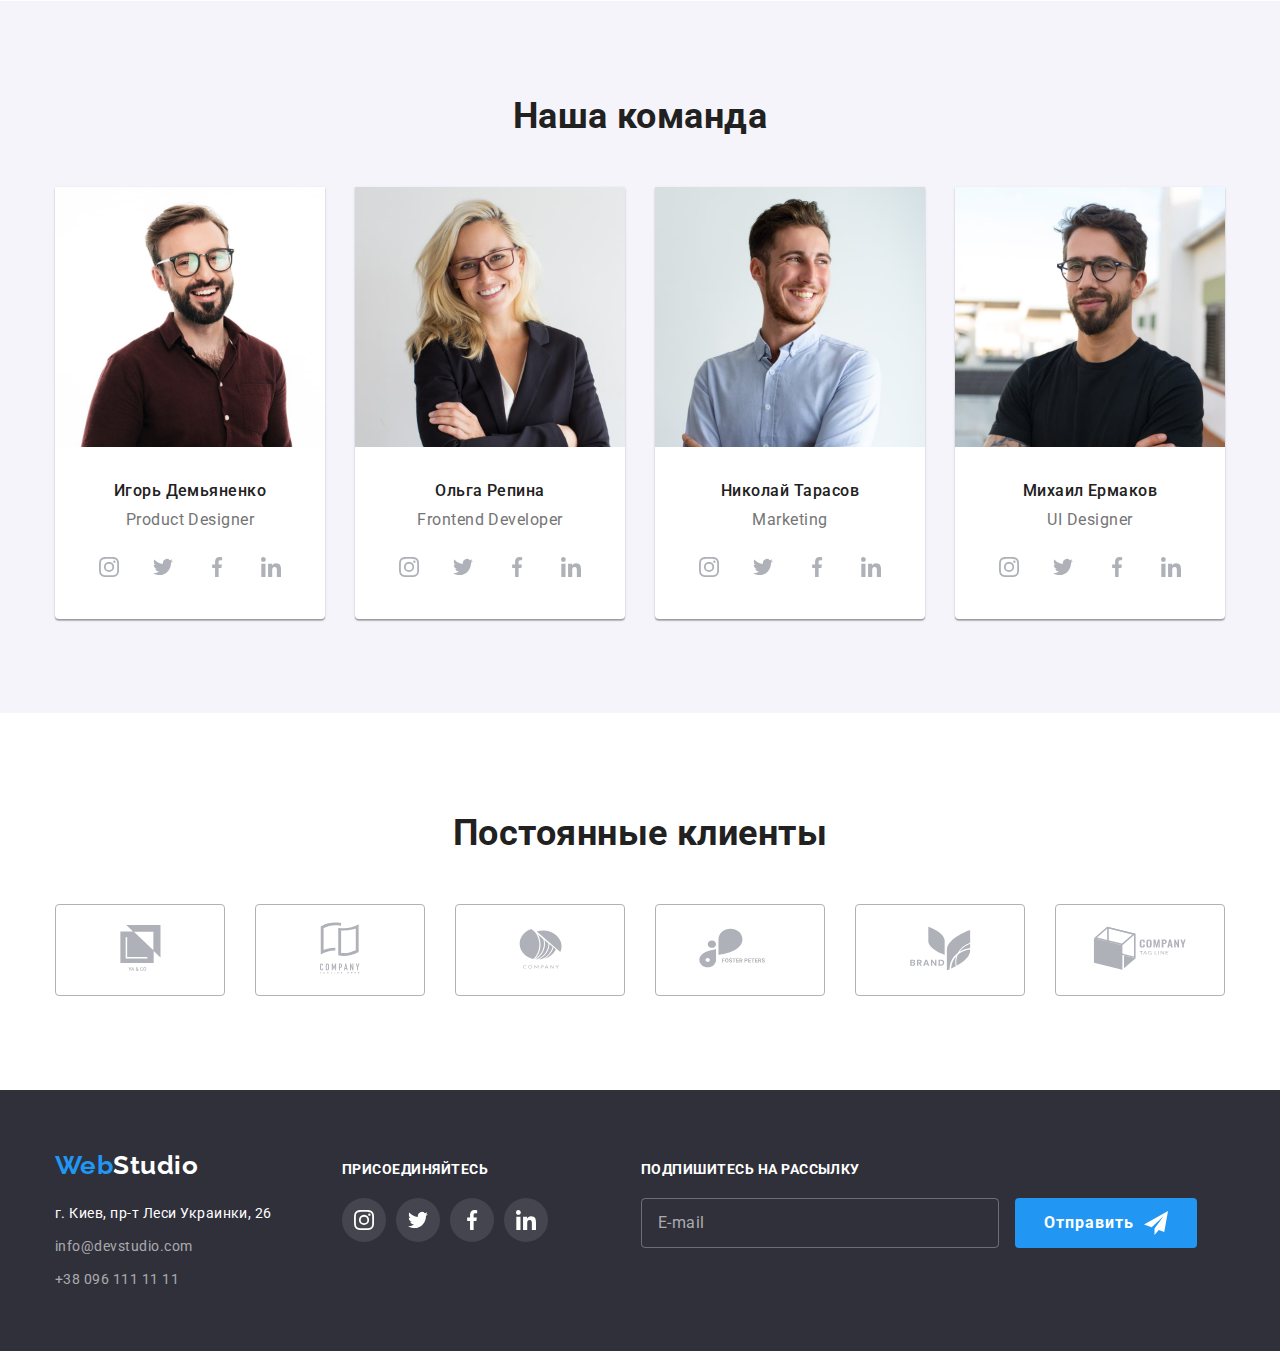
==== commit 6426936e: "bem" ====
--- a/index.html
+++ b/index.html
@@ -14,40 +14,44 @@
       href="https://cdnjs.cloudflare.com/ajax/libs/modern-normalize/1.0.0/modern-normalize.min.css"
     />
     <link rel="stylesheet" href="./css/styles.css" />
+    <link rel="stylesheet" href="./css/main.min.css">
   </head>
   <!-- body -->
   <body>
     <!-- top line  -->
-    <header class="header">
-      <div class="container">
+    <header class="page-header">
+      <div class="page-header__container container">
+
         <a href="./index.html" class="logo link">
-          <span class="logo-text">Web</span>Studio</a
+          <span class="logo--blue">Web</span>Studio</a
         >
+
         <nav>
           <ul class="site-nav list">
-            <li class="item">
-              <a href="./index.html" class="link current">Студия</a>
-            </li>
-            <li class="item">
-              <a href="./portfolio.html" class="link">Портфолио</a>
-            </li>
-            <li class="item">
-              <a href="#contacts" class="link">Контакты</a>
+            <li class="site-nav__item item">
+              <a href="./index.html" class="site-nav__link link site-nav__link--current">Студия</a>
+            </li>
+            <li class="site-nav__item item">
+              <a href="./portfolio.html" class="site-nav__link link">Портфолио</a>
+            </li>
+            <li class="site-nav__item item">
+              <a href="#contacts" class="site-nav__link link">Контакты</a>
             </li>
           </ul>
         </nav>
+
         <ul class="contact list">
-          <li class="item">
-            <a href="mailto:info@devstudio.com" class="webmail link">
-              <svg class="icon-contact" width="16px" height="12px">
+          <li class="contact__item item">
+            <a href="mailto:info@devstudio.com" class="contact__link  link">
+              <svg class="contact__icon" width="16px" height="12px">
                 <use href="./images/svg/sprite.svg#icon-envelope"></use>
               </svg>
               info@devstudio.com
             </a>
           </li>
-          <li class="item">
-            <a href="tel:+380961111111" class="phone link">
-              <svg class="icon-contact" width="10" height="16">
+          <li class="contact__item item">
+            <a href="tel:+380961111111" class="contact__link link">
+              <svg class="contact__icon" width="10" height="16">
                 <use href="./images/svg/sprite.svg#icon-smartphone"></use>
               </svg>
               +38 096 111 11 11
@@ -60,58 +64,58 @@
     <main class="main-studio">
       <!-- hero -->
       <section class="hero">
-        <div class="container">
-          <h1 class="hero-title">
+        <div class="hero__container container">
+          <h1 class="hero__title">
             Эффективные решения <br />
             для вашего бизнеса
           </h1>
-          <button type="button" class="button primary" data-modal-open>
+          <button type="button" class="hero__button--primary button--primary button" data-modal-open>
             Заказать услугу
           </button>
         </div>
       </section>
       <!-- features -->
-      <section class="features section">
-        <div class="container">
+      <section class="features">
+        <div class="features__container container">
           <!-- h2 особенности скрыть на css -->
-          <h2 class="section-title visually-hidden">особенности</h2>
-          <ul class="list">
-            <li class="item">
-              <svg class="icon-antenna features-icon">
+          <h2 class="features__title section-title visually-hidden">особенности</h2>
+          <ul class="features__list list">
+            <li class="features__item item">
+              <svg class="features__icon">
                 <use href="./images/svg/sprite.svg#icon-antenna"></use>
               </svg>
-              <h3 class="title">Внимание к деталям</h3>
-              <p class="text">
+              <h3 class="features__subtitle">Внимание к деталям</h3>
+              <p class="features__text">
                 Идейные соображения, а также начало повседневной работы по
                 формированию позиции.
               </p>
             </li>
-            <li class="item">
-              <svg class="icon-clock features-icon">
+            <li class="features__item item">
+              <svg class="features__icon">
                 <use href="./images/svg/sprite.svg#icon-clock"></use>
               </svg>
-              <h3 class="title">Пунктуальность</h3>
-              <p class="text">
+              <h3 class="features__subtitle">Пунктуальность</h3>
+              <p class="features__text">
                 Задача организации, в особенности же рамки и место обучения
                 кадров влечет за собой.
               </p>
             </li>
-            <li class="item">
-              <svg class="icon-diagram features-icon">
+            <li class="features__item item">
+              <svg class="features__icon">
                 <use href="./images/svg/sprite.svg#icon-diagram"></use>
               </svg>
-              <h3 class="title">Планирование</h3>
-              <p class="text">
+              <h3 class="features__subtitle">Планирование</h3>
+              <p class="features__text">
                 Равным образом консультация с широким активом в значительной
                 степени обуславливает.
               </p>
             </li>
-            <li class="item">
-              <svg class="icon-astronaut features-icon">
+            <li class="features__item item">
+              <svg class="features__icon">
                 <use href="./images/svg/sprite.svg#icon-astronaut"></use>
               </svg>
-              <h3 class="title">Современные технологии</h3>
-              <p class="text">
+              <h3 class="features__subtitle">Современные технологии</h3>
+              <p class="features__text">
                 Значимость этих проблем настолько очевидна, что реализация
                 плановых заданий.
               </p>
@@ -120,83 +124,83 @@
         </div>
       </section>
       <!-- specialty -->
-      <section class="specialty section">
-        <div class="container">
-          <h2 class="section-title">Чем мы занимаемся</h2>
-          <ul class="list">
-            <li class="item">
-              <img
+      <section class="specialty ">
+        <div class="specialty__container container">
+          <h2 class="specialty__title section-title">Чем мы занимаемся</h2>
+          <ul class="specialty__list list">
+            <li class="specialty__item item">
+              <img class="specialty__img img"
                 src="./images/index-img/desktopApplications.jpg"
                 alt="software for computers"
                 width="370"
                 height="294"
               />
-              <h3 class="specialty-title">ДЕСКТОПНЫЕ ПРИЛОЖЕНИЯ</h3>
-            </li>
-            <li class="item">
-              <img
+              <h3 class="specialty__subtitle">ДЕСКТОПНЫЕ ПРИЛОЖЕНИЯ</h3>
+            </li>
+            <li class="specialty__item item">
+              <img class="specialty__img img"
                 src="./images/index-img/mobileApplications.jpg"
                 alt="smartphone software"
                 width="370"
                 height="294"
               />
-              <h3 class="specialty-title">МОБИЛЬНЫЕ ПРИЛОЖЕНИЯ</h3>
-            </li>
-            <li class="item">
-              <img
+              <h3 class="specialty__subtitle">МОБИЛЬНЫЕ ПРИЛОЖЕНИЯ</h3>
+            </li>
+            <li class="specialty__item item">
+              <img class="specialty__img img"
                 src="./images/index-img/designSolutions.jpg"
                 alt="tablet software"
                 width="370"
                 height="294"
               />
-              <h3 class="specialty-title">ДИЗАЙНЕРСКИЕ РЕШЕНИЯ</h3>
+              <h3 class="specialty__subtitle">ДИЗАЙНЕРСКИЕ РЕШЕНИЯ</h3>
             </li>
           </ul>
         </div>
       </section>
       <!-- team -->
       <section class="team section">
-        <div class="container">
-          <h2 class="section-title">Наша команда</h2>
-          <ul class="list">
-            <li class="team-item item">
+        <div class="team__container container">
+          <h2 class="team__title section-title">Наша команда</h2>
+          <ul class="team__list list">
+            <li class="team__item item">
               <div class="team-card">
                 <img
-                  class="team-img"
+                  class="team-card__img"
                   src="./images/index-img/productDesigner.jpg"
                   alt="дизайнер продуктов"
                   width="270"
                   height="260"
                 />
-                <h3 class="title">Игорь Демьяненко</h3>
-                <p class="text">Product Designer</p>
-                <ul class="icon-list list">
-                  <li class="icon-item item">
-                    <a href="#" class="icon-link link">
-                      <svg class="icon-instagram icon">
+                <h3 class="team-card__subtitle">Игорь Демьяненко</h3>
+                <p class="team-card__text">Product Designer</p>
+                <ul class="team-social list">
+                  <li class="team-social__item item">
+                    <a href="#" class="team-social__link link">
+                      <svg class="team-social__icon icon">
                         <use
                           href="./images/svg/sprite.svg#icon-instagram"
                         ></use>
                       </svg>
                     </a>
                   </li>
-                  <li class="icon-item item">
-                    <a href="#" class="icon-link link">
-                      <svg class="icon-twitter icon">
+                  <li class="team-social__item item">
+                    <a href="#" class="team-social__link link">
+                      <svg class="team-social__icon icon">
                         <use href="./images/svg/sprite.svg#icon-twitter"></use>
                       </svg>
                     </a>
                   </li>
-                  <li class="icon-item item">
-                    <a href="#" class="icon-link link">
-                      <svg class="icon-facebook icon">
+                  <li class="team-social__item item">
+                    <a href="#" class="team-social__link link">
+                      <svg class="team-social__icon icon">
                         <use href="./images/svg/sprite.svg#icon-facebook"></use>
                       </svg>
                     </a>
                   </li>
-                  <li class="icon-item item">
-                    <a href="#" class="icon-link link">
-                      <svg class="icon-linkedin icon">
+                  <li class="team-social__item item">
+                    <a href="#" class="team-social__link link">
+                      <svg class="team-social__icon icon">
                         <use href="./images/svg/sprite.svg#icon-linkedin"></use>
                       </svg>
                     </a>
@@ -204,44 +208,44 @@
                 </ul>
               </div>
             </li>
-            <li class="team-item item">
+            <li class="team__item item">
               <div class="team-card">
                 <img
-                  class="team-img"
+                  class="team-card__img"
                   src="./images/index-img/frontendDeveloper.jpg"
                   alt="Фронтенд-разработчик"
                   width="270"
                   height="260"
                 />
-                <h3 class="title">Ольга Репина</h3>
-                <p class="text">Frontend Developer</p>
-                <ul class="icon-list list">
-                  <li class="icon-item item">
-                    <a href="#" class="icon-link link">
-                      <svg class="icon-instagram icon">
+                <h3 class="team-card__subtitle">Ольга Репина</h3>
+                <p class="team-card__text">Frontend Developer</p>
+                <ul class="team-social list">
+                  <li class="team-social__item item">
+                    <a href="#" class="team-social__link link">
+                      <svg class="team-social__icon icon">
                         <use
                           href="./images/svg/sprite.svg#icon-instagram"
                         ></use>
                       </svg>
                     </a>
                   </li>
-                  <li class="icon-item item">
-                    <a href="#" class="icon-link link">
-                      <svg class="icon-twitter icon">
+                  <li class="team-social__item item">
+                    <a href="#" class="team-social__link link">
+                      <svg class="team-social__icon icon">
                         <use href="./images/svg/sprite.svg#icon-twitter"></use>
                       </svg>
                     </a>
                   </li>
-                  <li class="icon-item item">
-                    <a href="#" class="icon-link link">
-                      <svg class="icon-facebook icon">
+                  <li class="team-social__item item">
+                    <a href="#" class="team-social__link link">
+                      <svg class="team-social__icon icon">
                         <use href="./images/svg/sprite.svg#icon-facebook"></use>
                       </svg>
                     </a>
                   </li>
-                  <li class="icon-item item">
-                    <a href="#" class="icon-link link">
-                      <svg class="icon-linkedin icon">
+                  <li class="team-social__item item">
+                    <a href="#" class="team-social__link link">
+                      <svg class="team-social__icon icon">
                         <use href="./images/svg/sprite.svg#icon-linkedin"></use>
                       </svg>
                     </a>
@@ -249,44 +253,44 @@
                 </ul>
               </div>
             </li>
-            <li class="team-item item">
+            <li class="team__item item">
               <div class="team-card">
                 <img
-                  class="team-img"
+                  class="team-card__img"
                   src="./images/index-img/marketing.jpg"
                   alt="Маркетинг"
                   width="270"
                   height="260"
                 />
-                <h3 class="title">Николай Тарасов</h3>
-                <p class="text">Marketing</p>
-                <ul class="icon-list list">
-                  <li class="icon-item item">
-                    <a href="#" class="icon-link link">
-                      <svg class="icon-instagram icon">
+                <h3 class="team-card__subtitle">Николай Тарасов</h3>
+                <p class="team-card__text">Marketing</p>
+                <ul class="team-social list">
+                  <li class="team-social__item item">
+                    <a href="#" class="team-social__link link">
+                      <svg class="team-social__icon icon">
                         <use
                           href="./images/svg/sprite.svg#icon-instagram"
                         ></use>
                       </svg>
                     </a>
                   </li>
-                  <li class="icon-item item">
-                    <a href="#" class="icon-link link">
-                      <svg class="icon-twitter icon">
+                  <li class="team-social__item item">
+                    <a href="#" class="team-social__link link">
+                      <svg class="team-social__icon icon">
                         <use href="./images/svg/sprite.svg#icon-twitter"></use>
                       </svg>
                     </a>
                   </li>
-                  <li class="icon-item item">
-                    <a href="#" class="icon-link link">
-                      <svg class="icon-facebook icon">
+                  <li class="team-social__item item">
+                    <a href="#" class="team-social__link link">
+                      <svg class="team-social__icon icon">
                         <use href="./images/svg/sprite.svg#icon-facebook"></use>
                       </svg>
                     </a>
                   </li>
-                  <li class="icon-item item">
-                    <a href="#" class="icon-link link">
-                      <svg class="icon-linkedin icon">
+                  <li class="team-social__item item">
+                    <a href="#" class="team-social__link link">
+                      <svg class="team-social__icon icon">
                         <use href="./images/svg/sprite.svg#icon-linkedin"></use>
                       </svg>
                     </a>
@@ -294,44 +298,44 @@
                 </ul>
               </div>
             </li>
-            <li class="team-item item">
+            <li class="team__item item">
               <div class="team-card">
                 <img
-                  class="team-img"
+                  class="team-card__img"
                   src="./images/index-img/uiDesigner.jpg"
                   alt="UI дизайнер"
                   width="270"
                   height="260"
                 />
-                <h3 class="title">Михаил Ермаков</h3>
-                <p class="text">UI Designer</p>
-                <ul class="icon-list list">
-                  <li class="icon-item item">
-                    <a href="#" class="icon-link link">
-                      <svg class="icon-instagram icon">
+                <h3 class="team-card__subtitle">Михаил Ермаков</h3>
+                <p class="team-card__text">UI Designer</p>
+                <ul class="team-social list">
+                  <li class="team-social__item item">
+                    <a href="#" class="team-social__link link">
+                      <svg class="team-social__icon icon">
                         <use
                           href="./images/svg/sprite.svg#icon-instagram"
                         ></use>
                       </svg>
                     </a>
                   </li>
-                  <li class="icon-item item">
-                    <a href="#" class="icon-link link">
-                      <svg class="icon-twitter icon">
+                  <li class="team-social__item item">
+                    <a href="#" class="team-social__link link">
+                      <svg class="team-social__icon icon">
                         <use href="./images/svg/sprite.svg#icon-twitter"></use>
                       </svg>
                     </a>
                   </li>
-                  <li class="icon-item item">
-                    <a href="#" class="icon-link link">
-                      <svg class="icon-facebook icon">
+                  <li class="team-social__item item">
+                    <a href="#" class="team-social__link link">
+                      <svg class="team-social__icon icon">
                         <use href="./images/svg/sprite.svg#icon-facebook"></use>
                       </svg>
                     </a>
                   </li>
-                  <li class="icon-item item">
-                    <a href="#" class="icon-link link">
-                      <svg class="icon-linkedin icon">
+                  <li class="team-social__item item">
+                    <a href="#" class="team-social__link link">
+                      <svg class="team-social__icon icon">
                         <use href="./images/svg/sprite.svg#icon-linkedin"></use>
                       </svg>
                     </a>
@@ -344,47 +348,47 @@
       </section>
       <!-- clients -->
       <section class="clients section">
-        <div class="container">
-          <h2 class="section-title">Постоянные клиенты</h2>
-          <ul class="clients-list list">
-            <li class="clients-item item">
-              <a href="#" class="clients-link link">
-                <svg class="icon-groupOne icon" width="41px" height="46px">
+        <div class="clients__container container ">
+          <h2 class="clients__title section-title">Постоянные клиенты</h2>
+          <ul class="clients__list list">
+            <li class="clients__item item">
+              <a href="#" class="clients__link link">
+                <svg class="clients__icon icon" width="41px" height="46px">
                   <use href="./images/svg/sprite.svg#icon-groupOne"></use>
                 </svg>
               </a>
             </li>
-            <li class="clients-item item">
-              <a href="#" class="clients-link link">
-                <svg class="icon-groupTwo icon" width="40px" height="52px">
+            <li class="clients__item item">
+              <a href="#" class="clients__link link">
+                <svg class="clients__icon icon" width="40px" height="52px">
                   <use href="./images/svg/sprite.svg#icon-groupTwo"></use>
                 </svg>
               </a>
             </li>
-            <li class="clients-item item">
-              <a href="#" class="clients-link link">
-                <svg class="icon-groupThree icon" width="43px" height="41px">
+            <li class="clients__item item">
+              <a href="#" class="clients__link link">
+                <svg class="clients__icon icon" width="43px" height="41px">
                   <use href="./images/svg/sprite.svg#icon-groupThree"></use>
                 </svg>
               </a>
             </li>
-            <li class="clients-item item">
-              <a href="#" class="clients-link link">
-                <svg class="icon-groupFour icon" width="84px" height="40px">
+            <li class="clients__item item">
+              <a href="#" class="clients__link link">
+                <svg class="clients__icon icon" width="84px" height="40px">
                   <use href="./images/svg/sprite.svg#icon-groupFour"></use>
                 </svg>
               </a>
             </li>
-            <li class="clients-item item">
-              <a href="#" class="clients-link link">
-                <svg class="icon-groupFive icon" width="63px" height="45px">
+            <li class="clients__item item">
+              <a href="#" class="clients__link link">
+                <svg class="clients__icon icon" width="63px" height="45px">
                   <use href="./images/svg/sprite.svg#icon-groupFive"></use>
                 </svg>
               </a>
             </li>
-            <li class="clients-item item">
-              <a href="#" class="clients-link link">
-                <svg class="icon-groupSix icon" width="94px" height="44px">
+            <li class="clients__item item">
+              <a href="#" class="clients__link link">
+                <svg class="clients__icon icon" width="94px" height="44px">
                   <use href="./images/svg/sprite.svg#icon-groupSix"></use>
                 </svg>
               </a>
@@ -395,25 +399,25 @@
     </main>
     <!-- main footer -->
     <footer class="footer">
-      <div id="contacts" class="container">
-        <div class="adds-container">
-          <a href="./index.html" class="logo link">
-            <span class="logo-text">Web</span>Studio</a
+      <div id="contacts" class="footer__container container">
+        <div class="footer-contacts">
+          <a href="./index.html" class="footer-contacts__logo logo footer__link link">
+            <span class="logo--blue">Web</span>Studio</a
           >
           <address class="address">
-            <ul class="list">
-              <li class="item">
-                <a href="#" class="adds link"
+            <ul class="address__list list">
+              <li class="address__item item">
+                <a href="#" class="address__adds footer__link address__link link"
                   >г. Киев, пр-т Леси Украинки, 26</a
                 >
               </li>
               <li class="item">
-                <a href="mailto:info@devstudio.com" class="webmail link"
+                <a href="mailto:info@devstudio.com" class="address__webmail address__link link"
                   >info@devstudio.com</a
                 >
               </li>
               <li class="item">
-                <a href="tel:+380961111111" class="phone link"
+                <a href="tel:+380961111111" class="address__phone address__link link"
                   >+38 096 111 11 11</a
                 >
               </li>
@@ -421,33 +425,33 @@
           </address>
         </div>
 
-        <div class="social-network">
-          <h3 class="social-title title">ПРИСОЕДИНЯЙТЕСЬ</h3>
-          <ul class="social-list list">
-            <li class="social-item item">
-              <a href="#" class="social-link link">
-                <svg class="icon-instagram icon">
+        <div class="footer-social">
+          <h3 class="footer-social__title title">ПРИСОЕДИНЯЙТЕСЬ</h3>
+          <ul class="footer-social__list list">
+            <li class="footer-social__item item">
+              <a href="#" class="footer-social__link link">
+                <svg class="footer-social__icon icon">
                   <use href="./images/svg/sprite.svg#icon-instagram"></use>
                 </svg>
               </a>
             </li>
-            <li class="social-item item">
-              <a href="#" class="social-link link">
-                <svg class="icon-twitter icon">
+            <li class="footer-social__item item">
+              <a href="#" class="footer-social__link link">
+                <svg class="footer-social__icon icon">
                   <use href="./images/svg/sprite.svg#icon-twitter"></use>
                 </svg>
               </a>
             </li>
-            <li class="social-item item">
-              <a href="#" class="social-link link">
-                <svg class="icon-facebook icon">
+            <li class="footer-social__item item">
+              <a href="#" class="footer-social__link link">
+                <svg class="footer-social__icon icon">
                   <use href="./images/svg/sprite.svg#icon-facebook"></use>
                 </svg>
               </a>
             </li>
-            <li class="social-item item">
-              <a href="#" class="social-link link">
-                <svg class="icon-linkedin icon">
+            <li class="footer-social__item item">
+              <a href="#" class="footer-social__link link">
+                <svg class="footer-social__icon icon">
                   <use href="./images/svg/sprite.svg#icon-linkedin"></use>
                 </svg>
               </a>
@@ -455,20 +459,20 @@
           </ul>
         </div>
 
-        <div class="subscription-container">
-          <h3 class="subscription-title title">ПОДПИШИТЕСЬ НА РАССЫЛКУ</h3>
-          <form class="subscription-form">
-            <label class="subscription-label" for="subscription-email"></label>
+        <div class="subscription">
+          <h3 class="subscription__title title">ПОДПИШИТЕСЬ НА РАССЫЛКУ</h3>
+          <form class="subscription__form">
+            <label class="subscription__label" for="subscription-email"></label>
             <input
-              class="subscription-input input"
+              class="subscription__input input"
               type="email"
               id="subscription-email"
               name="subscription-email"
               placeholder="E-mail"
             />
-            <button type="submit" class="button button-subscription primary">
+            <button type="submit" class="button__subscription button  button--primary">
               Отправить
-              <svg class="subscription-icon">
+              <svg class="subscription__icon">
                 <use href="./images/svg/sprite.svg#icon-subscription"></use>
               </svg>
             </button>
@@ -481,23 +485,23 @@
       <div class="modal">
         <!-- кнопка закрытия модалки -->
         <button type="button" class="button-close button" data-modal-close>
-          <svg class="icon-close icon" width="11px" height="11px">
+          <svg class="button-close__icon  icon" width="11px" height="11px">
             <use href="./images/svg/sprite.svg#icon-close"></use>
           </svg>
         </button>
 
         <form class="form js-speaker-form" autocomplete="on">
-          <h2 class="modal-title title">
+          <h2 class="form__title title">
             Оставьте свои данные, мы вам перезвоним
           </h2>
 
           <!-- группа для ввода инфо -->
-          <div class="form-fild">
-            <label for="user-name" class="form-label label">Имя</label>
-            <div class="form-auxiliary">
+          <div class="form__fild">
+            <label for="user-name" class="form__label label">Имя</label>
+            <span class="form__auxiliary">
               <input
                 type="text"
-                class="form-input input"
+                class="form__input input"
                 name="user-name"
                 id="user-name"
                 required
@@ -505,44 +509,44 @@
               <svg class="form-icon icon">
                 <use href="./images/svg/sprite.svg#icon-personBlack"></use>
               </svg>
-            </div>
+            </ы>
           </div>
 
-          <div class="form-fild">
-            <label for="user-tel" class="form-label label">Телефон </label>
-            <div class="form-auxiliary">
+          <div class="form__fild">
+            <label for="user-tel" class="form__label label">Телефон </label>
+            <span class="form__auxiliary">
               <input
                 type="tel"
-                class="form-input input"
+                class="form__input input"
                 name="user-tel"
                 id="user-tel"
               />
               <svg class="form-icon icon">
                 <use href="./images/svg/sprite.svg#icon-phoneBlack"></use>
               </svg>
-            </div>
+            </span>
           </div>
 
-          <div class="form-fild">
-            <label for="user-email" class="form-label label">Почта</label>
-            <div class="form-auxiliary">
+          <div class="form__fild">
+            <label for="user-email" class="form__label label">Почта</label>
+            <span class="form__auxiliary">
               <input
                 type="email"
-                class="form-input input"
+                class="form__input input"
                 name="user-email"
                 id="user-email"
               />
               <svg class="form-icon icon">
                 <use href="./images/svg/sprite.svg#icon-emailBlack"></use>
               </svg>
-            </div>
+            </span>
           </div>
 
-          <div class="form-fild form-textarea">
-            <label for="textarea" class="form-label label">Комментарий</label>
+          <div class="form__fild form__form--textarea">
+            <label for="textarea" class="form__label label">Комментарий</label>
             <textarea
               name="comment"
-              class="input input-textarea"
+              class="form__input input form__input--textarea"
               id="textarea"
               placeholder="Введите текст"
             ></textarea>
@@ -550,24 +554,24 @@
 
           <!-- чекбокс -->
 
-          <label class="checkbox-label label"
+          <label class="checkbox checkbox__label label"
             ><input
               type="checkbox"
               name="conditions"
-              class="checkbox-input visually-hidden"
+              class="checkbox__input visually-hidden"
               value="conditions"
               required
             />
-            <svg class="checkbox-icon icon">
+            <svg class="checkbox__icon icon">
               <use href="./images/svg/sprite.svg#icon-iconCheck"></use>
             </svg>
             Соглашаюсь с рассылкой и принимаю
-            <a class="checkbox-link" href="#">Условия договора</a>
+            <a class="checkbox__link" href="#">Условия договора</a>
           </label>
 
           <!-- кнопка отправки модалки -->
 
-          <button type="submit" class="button button-form primary">
+          <button type="submit" class="form__button  button  button--primary">
             Отправить
           </button>
         </form>
--- a/css/styles.css
+++ b/css/styles.css
@@ -1,4 +1,4 @@
-:root {
+/* :root {
   --primary-text-color: #757575;
   --title-text-color: #212121;
   --accent-color: #2196f3;
@@ -27,13 +27,44 @@
   --card-shadov-portfolio: 0px 1px 1px rgba(0, 0, 0, 0.12),
     0px 4px 4px rgba(0, 0, 0, 0.06), 1px 4px 6px rgba(0, 0, 0, 0.16);
   --shadov-btn-footer: 0px 4px 4px rgba(0, 0, 0, 0.15);
-}
+} */
+
+/* 
+$primary-text-color: #757575;
+$title-text-color: #212121;
+$accent-color: #2196f3;
+$accent-color-button: #188ce8;
+$primary-whait-color: #ffffff;
+$primary-black-color: #000000;
+$color-with-transparency: rgba(255, 255, 255, 0.6);
+$color-section-background: #2f303a;
+$color-section-bg: #f5f4fa;
+$color-liane-header: #ececec;
+$color-liane-card: #eeeeee;
+$color-icon: #afb1b8;
+$bg-element-specialty: rgba(47, 48, 58, 0.8);
+$bg-cardHover-portfolio: rgba(33, 150, 243, 0.9);
+$bg-modal: rgba(0, 0, 0, 0.2);
+$hero-gradient: rgba(47, 48, 58, 0.4);
+$bg-social-footer: rgba(255, 255, 255, 0.1);
+$color-icon-modal: rgba(0, 0, 0, 0.1);
+$color-border-subscription: rgba(255, 255, 255, 0.3);
+$color-border-form: rgba(33, 33, 33, 0.2);
+$color-texterea-placeholder: rgba(117, 117, 117, 0.5);
+$primary-card-shadow: 0px 1px 3px rgba(0, 0, 0, 0.12),
+  0px 1px 1px rgba(0, 0, 0, 0.14), 0px 2px 1px rgba(0, 0, 0, 0.2);
+$primary-shadow-hover: 0px 4px 4px rgba(0, 0, 0, 0.25);
+$card-shadov-portfolio: 0px 1px 1px rgba(0, 0, 0, 0.12),
+  0px 4px 4px rgba(0, 0, 0, 0.06), 1px 4px 6px rgba(0, 0, 0, 0.16);
+$shadov-btn-footer: 0px 4px 4px rgba(0, 0, 0, 0.15); 
+*/
+
 /* геометрия-текст-цвет-оформительные элементы */
 
 /* body */
 
 body {
-  font-family: 'Roboto', sans-serif;
+  font-family: "Roboto", sans-serif;
   letter-spacing: 0.03em;
 
   background-color: var(--primary-whait-color);
@@ -49,7 +80,7 @@
   margin: 0;
   padding: 0;
 }
-img {
+.img {
   display: block;
   min-width: 100%;
   height: auto;
@@ -122,20 +153,20 @@
   outline: 0px;
 }
 
-.button.primary {
+.button--primary {
   background-color: var(--accent-color);
   color: var(--primary-whait-color);
 
   transition: background-color 250ms cubic-bezier(0.4, 0, 0.2, 1),
     color 250ms cubic-bezier(0.4, 0, 0.2, 1);
 }
-.button.primary:hover,
-.button.primary:focus {
+.button--primary:hover,
+.button--primary:focus {
   background-color: var(--accent-color-button);
   color: var(--primary-whait-color);
 }
 
-.button.secondary {
+.button--secondary {
   padding: 6px 22px;
   background-color: var(--color-section-bg);
 
@@ -143,8 +174,8 @@
     color 250ms cubic-bezier(0.4, 0, 0.2, 1),
     box-shadow 250ms cubic-bezier(0.4, 0, 0.2, 1);
 }
-.button.secondary:hover,
-.button.secondary:focus {
+.button--secondary:hover,
+.button--secondary:focus {
   background-color: var(--accent-color);
   color: var(--primary-whait-color);
 
@@ -153,11 +184,11 @@
 
 /* header */
 
-.header {
+.page-header {
   border-bottom: 1px solid var(--color-liane-header);
 }
 
-.header .container {
+.page-header__container {
   display: flex;
   padding-top: 0;
   padding-bottom: 0;
@@ -167,7 +198,7 @@
 /* header logo */
 
 .logo {
-  font-family: 'Raleway', sans-serif;
+  font-family: "Raleway", sans-serif;
   font-weight: 700;
   font-size: 26px;
   line-height: 1.2;
@@ -175,7 +206,7 @@
   color: var(--primary-black-color);
 }
 
-.logo-text {
+.logo--blue {
   color: var(--accent-color);
 }
 
@@ -186,11 +217,11 @@
   margin-left: 93px;
 }
 
-.site-nav .item + .item {
+.site-nav__item + .site-nav__item {
   margin-left: 50px;
 }
 
-.site-nav .link {
+.site-nav__link {
   position: relative;
   display: block;
   padding-top: 32px;
@@ -206,17 +237,17 @@
   transition: color 250ms cubic-bezier(0.4, 0, 0.2, 1);
 }
 
-.site-nav .link:hover,
-.site-nav .link:focus {
+.site-nav__link:hover,
+.site-nav__link:focus {
   color: var(--accent-color);
 }
 
-.site-nav .link.current {
+.site-nav__link--current {
   color: var(--accent-color);
 }
 
-.site-nav .link.current::after {
-  content: '';
+.site-nav__link--current::after {
+  content: "";
   display: block;
   position: absolute;
   bottom: 0;
@@ -234,11 +265,11 @@
   margin-left: auto;
 }
 
-.contact > .item + .item {
+.contact__item + .contact__item {
   margin-left: 50px;
 }
 
-.contact .link {
+.contact__link {
   display: flex;
   align-items: center;
 
@@ -252,20 +283,20 @@
   transition: color 250ms cubic-bezier(0.4, 0, 0.2, 1);
 }
 
-.contact .link:hover,
-.contact .link:focus {
+.contact__link:hover,
+.contact__link:focus {
   color: var(--accent-color);
 }
 
-.icon-contact {
+.contact__icon {
   fill: currentColor;
   margin-right: 10px;
 
   transition: fill 250ms cubic-bezier(0.4, 0, 0.2, 1);
 }
 
-.icon-contact:hover,
-.icon-contact:focus {
+.contact__icon:hover,
+.contact__icon:focus {
   fill: var(--accent-color);
 }
 
@@ -291,14 +322,14 @@
   background-position: center;
 }
 
-.hero .container {
+.hero__container {
   padding-top: 200px;
   padding-bottom: 200px;
 
   text-align: center;
 }
 
-.hero-title {
+.hero__title {
   margin-bottom: 30px;
   font-weight: 900;
 
@@ -310,7 +341,7 @@
   color: var(--primary-whait-color);
 }
 
-.hero .button {
+.hero__button--primary {
   font-weight: 700;
   font-size: 16px;
   line-height: 1.87;
@@ -321,15 +352,15 @@
 
 /* studio features */
 
-.features .list {
-  display: flex;
-}
-
-.features .item + .item {
+.features__list {
+  display: flex;
+}
+
+.features__item + .features__item {
   margin-left: 30px;
 }
 
-.features .title {
+.features__subtitle {
   margin-bottom: 10px;
   font-size: 14px;
   line-height: 1.14;
@@ -339,12 +370,12 @@
   color: var(--title-text-color);
 }
 
-.features .text {
+.features__text {
   font-size: 14px;
   line-height: 1.71;
 }
 
-.features-icon {
+.features__icon {
   width: 100%;
   height: 120px;
   padding-top: 25px;
@@ -356,24 +387,25 @@
 
 /* studio specialty */
 
-.specialty .list {
-  position: relative;
-  display: flex;
-}
-
-.specialty .item + .item {
-  margin-left: 30px;
-}
-
-.specialty .container {
+.specialty__container {
   padding-top: 0;
   text-align: center;
 }
-.specialty .section-title {
+
+.specialty__list {
+  position: relative;
+  display: flex;
+}
+
+.specialty__item + .specialty__item {
+  margin-left: 30px;
+}
+
+.specialty__title {
   margin-bottom: 50px;
 }
 
-.specialty-title {
+.specialty__subtitle {
   position: absolute;
   bottom: 0px;
   padding-top: 27px;
@@ -392,15 +424,15 @@
   background-color: var(--color-section-bg);
 }
 
-.team .list {
-  display: flex;
-}
-
-.team-item + .item {
+.team__list {
+  display: flex;
+}
+
+.team__item + .team__item {
   margin-left: 30px;
 }
 
-.team .section-title {
+.team__title {
   margin-bottom: 50px;
 }
 
@@ -415,11 +447,11 @@
   border-radius: 0px 0px 4px 4px;
 }
 
-.team-img {
+.team-card__img {
   margin-bottom: 30px;
 }
 
-.team .title {
+.team-card__subtitle {
   margin-bottom: 10px;
 
   font-weight: 500;
@@ -429,15 +461,20 @@
   color: var(--title-text-color);
 }
 
-.team .text {
+.team-card__text {
   font-size: 16px;
   line-height: 1.19;
   margin-bottom: 16px;
 }
 
 /* team icon */
-
-.team .icon-item {
+.team-social {
+  display: flex;
+  justify-content: center;
+  color: var(--color-icon);
+}
+
+.team-social__item {
   width: 44px;
   height: 44px;
   padding: 12px;
@@ -450,40 +487,36 @@
     color 250ms cubic-bezier(0.4, 0, 0.2, 1);
 }
 
-.team .icon-list {
-  justify-content: center;
-  color: var(--color-icon);
-}
-
-.team .icon {
+.team-social__icon {
   width: 20px;
   height: 20px;
   fill: currentColor;
 }
-.team .icon-item + .icon-item {
+
+.team-social__item + .team-social__item {
   margin-left: 10px;
 }
 
-.team .icon-item:hover,
-.team .icon-item:focus {
+.team-social__item:hover,
+.team-social__item:focus {
   background-color: var(--accent-color);
   color: var(--primary-whait-color);
 }
 
 /* clients */
 
-.clients .container {
+.clients__container {
   padding-top: 99px;
 }
 
-.clients .section-title {
+.clients__title {
   margin-bottom: 50px;
 }
-.clients-list {
-  display: flex;
-}
-
-.clients-item {
+.clients__list {
+  display: flex;
+}
+
+.clients__item {
   display: flex;
   justify-content: center;
   align-items: center;
@@ -499,15 +532,15 @@
     border 250ms cubic-bezier(0.4, 0, 0.2, 1);
 }
 
-.clients-item + .item {
+.clients__item + .clients__item {
   margin-left: 30px;
 }
 
-.clients .icon {
+.clients__icon {
   fill: currentColor;
 }
-.clients-item:hover,
-.clients-item:focus {
+.clients__item:hover,
+.clients__item:focus {
   color: var(--accent-color);
   border: 1px solid var(--accent-color);
 }
@@ -518,19 +551,19 @@
   background-color: var(--color-section-background);
 }
 
-.footer .container {
+.footer__container {
   display: flex;
   align-items: baseline;
   padding-top: 60px;
   padding-bottom: 60px;
 }
 
-.footer .link {
-  color: var(--primary-whait-color);
-}
-
-.footer .logo {
+.footer-contacts__logo {
   margin-bottom: 20px;
+}
+
+.footer__link {
+  color: var(--primary-whait-color);
 }
 
 .address {
@@ -538,34 +571,36 @@
   font-size: 14px;
   line-height: 1.71;
 }
-.footer .adds {
+
+.address__adds {
   margin-bottom: 9px;
 }
-.footer .webmail {
+
+.address__webmail {
   margin-bottom: 9px;
 }
 
-.footer .webmail,
-.footer .phone {
+.address__webmail,
+.address__phone {
   color: var(--color-with-transparency);
 }
 
-.address .link {
+.address__link {
   transition: color 250ms cubic-bezier(0.4, 0, 0.2, 1);
 }
 
-.address .link:hover,
-.address .link:focus {
+.address__link:hover,
+.address__link:focus {
   color: var(--accent-color);
 }
 
 /* social network */
 
-.social-network {
+.footer-social {
   margin-left: 70px;
 }
 
-.social-title {
+.footer-social__title {
   margin-bottom: 20px;
 
   font-size: 14px;
@@ -573,52 +608,52 @@
   color: var(--primary-whait-color);
 }
 
-.social-item {
+.footer-social__list {
+  display: flex;
+
+  color: var(--color-icon);
+}
+
+.footer-social__item {
   width: 44px;
   height: 44px;
   padding: 12px;
   justify-content: center;
   border-radius: 50%;
-
+  color: var(--primary-whait-color);
   background-color: var(--bg-social-footer);
 
   transition: background-color 250ms cubic-bezier(0.4, 0, 0.2, 1);
 }
 
-.social-item + .item {
+.footer-social__item + .footer-social__item {
   margin-left: 10px;
 }
 
-.social-list {
-  display: flex;
-
-  color: var(--color-icon);
-}
-
-.social-network .icon {
+.footer-social__icon {
   width: 20px;
   height: 20px;
   fill: currentColor;
 }
 
-.social-item:hover,
-.social-item:focus {
+.footer-social__item:hover,
+.footer-social__item:focus {
   background-color: var(--accent-color);
 }
 
 /* subscription */
-.subscription-container {
+.subscription {
   margin-left: 93px;
 }
 
-.subscription-title {
+.subscription__title {
   margin-bottom: 20px;
 
   font-size: 14px;
   line-height: 1.17;
   color: var(--primary-whait-color);
 }
-.subscription-input {
+.subscription__input {
   width: 358px;
   padding: 15px 16px;
 
@@ -629,12 +664,12 @@
 
   transition: filter 250ms cubic-bezier(0.4, 0, 0.2, 1);
 }
-.subscription-input:hover,
-.subscription-input:focus {
+.subscription__input:hover,
+.subscription__input:focus {
   filter: drop-shadow(var(--shadov-btn-footer));
 }
 
-.subscription-input::placeholder {
+.subscription__input::placeholder {
   font-size: 16px;
   line-height: 1.25;
 
@@ -642,7 +677,7 @@
 
   color: var(--color-with-transparency);
 }
-.button-subscription {
+.button__subscription {
   padding: 10px 29px;
   margin-left: 12px;
 
@@ -655,11 +690,11 @@
   transition: box-shadow 250ms cubic-bezier(0.4, 0, 0.2, 1);
 }
 
-.button-subscription:hover,
-.button-subscription:focus {
+.button__subscription:hover,
+.button__subscription:focus {
   box-shadow: var(--shadov-btn-footer);
 }
-.button .subscription-icon {
+.subscription__icon {
   width: 24px;
   height: 24px;
   margin-left: 10px;
@@ -672,31 +707,28 @@
 /* filtet */
 
 .filtet {
+  display: flex;
+  justify-content: center;
   margin-bottom: 34px;
   text-align: center;
 }
 
-.filtet .button {
+.filtet__button {
   min-width: 73px;
 }
 
-.filtet.list {
-  display: flex;
-  justify-content: center;
-}
-
-.filtet .item + .item {
+.filtet__item + .filtet__item {
   margin-left: 8px;
 }
 
 /* main portfolio */
 
-.portfolio.list {
+.portfolio {
   display: flex;
   flex-wrap: wrap;
 }
 
-.portfolio .item {
+.portfolio__item {
   margin-right: 30px;
   margin-bottom: 30px;
   flex-basis: calc((100% - 60px) / 3);
@@ -704,28 +736,28 @@
   transition: box-shadow 250ms cubic-bezier(0.4, 0, 0.2, 1);
 }
 
-.portfolio .item:hover,
-.portfolio .item:focus {
+.portfolio__item:hover,
+.portfolio__item:focus {
   box-shadow: var(--card-shadov-portfolio);
 }
 
-.portfolio .item:nth-child(3n) {
+.portfolio__item:nth-child(3n) {
   margin-right: 0;
 }
-.portfolio .item:nth-last-child(-n + 3) {
+.portfolio__item:nth-last-child(-n + 3) {
   margin-bottom: 0;
 }
 
 /* card */
 
-.card-content {
+.portfolio-card__content {
   padding: 20px 24px;
   border-right: 1px solid var(--color-liane-card);
   border-bottom: 1px solid var(--color-liane-card);
   border-left: 1px solid var(--color-liane-card);
 }
 
-.portfolio-card .title {
+.portfolio-card__title {
   margin-bottom: 4px;
 
   font-size: 18px;
@@ -735,19 +767,19 @@
   color: var(--title-text-color);
 }
 
-.portfolio-card .text {
+.portfolio-card__subtext {
   font-size: 16px;
   line-height: 1.87;
 }
 
 /* description card */
 
-.card-thumb {
+.portfolio-card__thumb {
   position: relative;
   overflow: hidden;
 }
 
-.overlay-card {
+.portfolio-card__overlay {
   position: absolute;
   top: 0;
   left: 0;
@@ -761,7 +793,7 @@
   transition: transform 250ms cubic-bezier(0.4, 0, 0.2, 1);
 }
 
-.text-description {
+.portfolio-card__text {
   position: absolute;
   top: 50%;
   left: 50%;
@@ -778,14 +810,14 @@
   transition: opacity 250ms cubic-bezier(0.4, 0, 0.2, 1);
 }
 
-.portfolio-card:hover .overlay-card,
-.portfolio-card:focus .overlay-card {
+.portfolio-card:hover .portfolio-card__text,
+.portfolio-card:focus .portfolio-card__text {
+  opacity: 1;
+}
+
+.portfolio-card:hover .portfolio-card__overlay,
+.portfolio-card:focus .portfolio-card__overlay {
   transform: translateY(0);
-}
-
-.portfolio-card:hover .text-description,
-.portfolio-card:focus .text-description {
-  opacity: 1;
 }
 
 /* modal window  */
@@ -858,7 +890,7 @@
   letter-spacing: 0.01em;
 }
 
-.modal-title {
+.form__title {
   margin-bottom: 12px;
 
   font-size: 20px;
@@ -868,13 +900,17 @@
   color: var(--title-text-color);
 }
 
-.form-fild {
+.form__fild {
   display: flex;
   flex-direction: column;
   margin-bottom: 10px;
 }
 
-.form .input {
+.form__label {
+  margin-bottom: 4px;
+}
+
+.form__input {
   width: 100%;
   height: 40px;
   padding: 12px 12px 12px 42px;
@@ -884,15 +920,13 @@
 
   transition: border 250ms cubic-bezier(0.4, 0, 0.2, 1);
 }
-.form .input:hover,
-.form .input:focus {
+.form__input:hover,
+.form__input:focus {
   border: 1px solid var(--accent-color);
 }
-.form-label {
-  margin-bottom: 4px;
-}
+
 /* modal icon */
-.form-auxiliary {
+.form__auxiliary {
   position: relative;
 }
 
@@ -907,28 +941,28 @@
 
   transition: fill 250ms cubic-bezier(0.4, 0, 0.2, 1);
 }
-.form-input:hover + .form-icon,
-.form-input:focus + .form-icon {
+.form__input:hover + .form-icon,
+.form__input:focus + .form-icon {
   fill: var(--accent-color);
 }
 
 /* textarea */
 
-.form-textarea {
+.form__form--textarea {
   margin-bottom: 20px;
 }
-.form .input-textarea {
+.form__input--textarea {
   height: 120px;
   padding: 12px 16px;
   resize: none;
 }
-.form .input-textarea::placeholder {
+.form__input--textarea::placeholder {
   color: var(--color-texterea-placeholder);
 }
 
 /* checkbox */
 
-.checkbox-label {
+.checkbox__label {
   display: flex;
   align-items: center;
   justify-content: space-evenly;
@@ -941,7 +975,7 @@
   letter-spacing: 0.03em;
 }
 
-.checkbox-icon {
+.checkbox__icon {
   width: 15px;
   height: 15px;
   border: 1px solid var(--title-text-color);
@@ -949,18 +983,18 @@
   fill: var(--primary-whait-color);
 }
 
-.checkbox-input:checked + .checkbox-icon {
+.checkbox__input:checked + .checkbox__icon {
   background-color: var(--accent-color);
   border: none;
   border-radius: 2px;
 }
 
-.checkbox-link {
+.checkbox__link {
   color: var(--accent-color);
 }
 
 /* form button */
-.form .button-form {
+.form__button {
   display: block;
   margin: auto;
   padding: 10px 55px;
--- a/css/main.min.css
+++ b/css/main.min.css
@@ -0,0 +1,4 @@
+:root{--primary-text-color: #757575;--title-text-color: #212121;--accent-color: #2196f3;--accent-color-button: #188ce8;--primary-whait-color: #ffffff;--primary-black-color: #000000;--color-with-transparency: rgba(255, 255, 255, 0.6);--color-section-background: #2f303a;--color-section-bg: #f5f4fa;--color-liane-header: #ececec;--color-liane-card: #eeeeee;--color-icon: #afb1b8;--bg-element-specialty: rgba(47, 48, 58, 0.8);--bg-cardHover-portfolio: rgba(33, 150, 243, 0.9);--bg-modal: rgba(0, 0, 0, 0.2);--hero-gradient: rgba(47, 48, 58, 0.4);--bg-social-footer: rgba(255, 255, 255, 0.1);--color-icon-modal: rgba(0, 0, 0, 0.1);--color-border-subscription: rgba(255, 255, 255, 0.3);--color-border-form: rgba(33, 33, 33, 0.2);--color-texterea-placeholder: rgba(117, 117, 117, 0.5);--primary-card-shadow: 0px 1px 3px rgba(0, 0, 0, 0.12),
+    0px 1px 1px rgba(0, 0, 0, 0.14), 0px 2px 1px rgba(0, 0, 0, 0.2);--primary-shadow-hover: 0px 4px 4px rgba(0, 0, 0, 0.25);--card-shadov-portfolio: 0px 1px 1px rgba(0, 0, 0, 0.12),
+    0px 4px 4px rgba(0, 0, 0, 0.06), 1px 4px 6px rgba(0, 0, 0, 0.16);--shadov-btn-footer: 0px 4px 4px rgba(0, 0, 0, 0.15)}
+/*# sourceMappingURL=main.min.css.map */